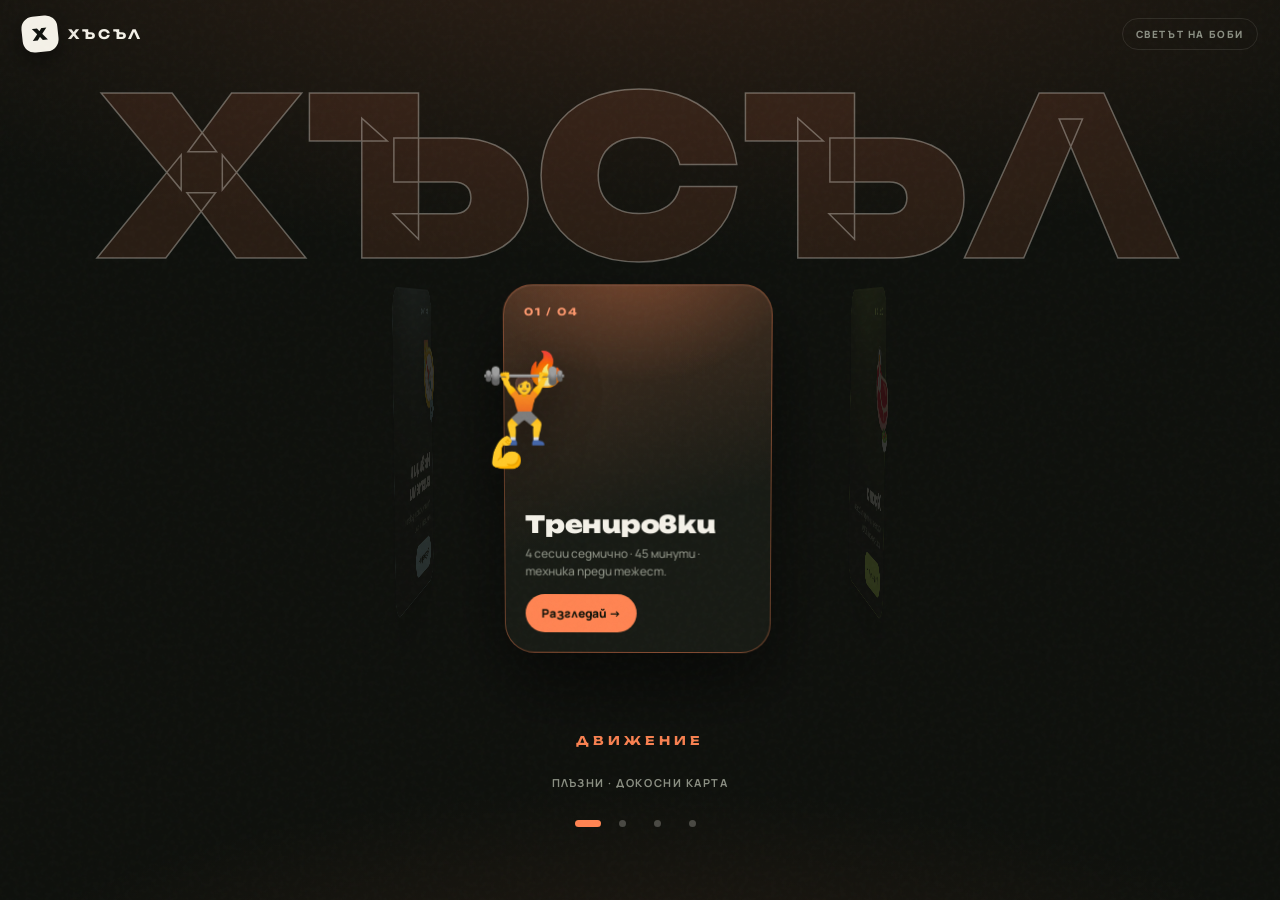
==== bio/index.html @ 81f7e28f "Добави link-in-bio страница с 3D карусел (bio/) Мобилна интерактивна страница за Instagram профила: " ====
<!doctype html>
<html lang="bg">
<head>
<meta charset="utf-8" />
<meta name="viewport" content="width=device-width,initial-scale=1,viewport-fit=cover,user-scalable=no" />
<meta name="theme-color" content="#0e100c" />
<meta name="apple-mobile-web-app-capable" content="yes" />
<meta name="apple-mobile-web-app-status-bar-style" content="black-translucent" />
<meta name="description" content="Тренировки, храна, книги и системи — светът на Боби на едно място." />
<title>ХЪСЪЛ</title>
<link rel="preconnect" href="https://fonts.googleapis.com">
<link rel="preconnect" href="https://fonts.gstatic.com" crossorigin>
<link rel="stylesheet" href="https://fonts.googleapis.com/css2?family=Unbounded:wght@500;700;900&family=Manrope:wght@500;700;800&display=swap">
<style>
:root{
  --bg:#0e100c;
  --ink:#f4f1e8;
  --muted:#8b8f83;
  --line:rgba(244,241,232,.1);
  --card:#171a14;
  --orange:#ff8452;
  --lime:#c9f45b;
  --gold:#ffc54d;
  --sky:#afdceb;
  --accent:var(--lime);
  --display:'Unbounded',system-ui,sans-serif;
  --body:'Manrope',-apple-system,'Segoe UI',sans-serif;
}
*{box-sizing:border-box;-webkit-tap-highlight-color:transparent;margin:0}
html{background:var(--bg);overscroll-behavior:none}
body{
  font-family:var(--body);color:var(--ink);background:var(--bg);
  min-height:100dvh;overflow:hidden;
  -webkit-font-smoothing:antialiased;
}
button{font:inherit;color:inherit;background:none;border:0;cursor:pointer;padding:0}
button:focus-visible,a:focus-visible{outline:2px solid var(--accent);outline-offset:3px;border-radius:6px}
a{color:inherit}

/* ══════════ сцена ══════════ */
.stage{
  position:fixed;inset:0;display:flex;flex-direction:column;
  background:
    radial-gradient(120% 65% at 50% -10%,color-mix(in srgb,var(--accent) 14%,transparent),transparent 60%),
    radial-gradient(100% 50% at 50% 115%,color-mix(in srgb,var(--accent) 9%,transparent),transparent 55%),
    var(--bg);
  transition:background 1s;
}
.grain{position:fixed;inset:0;pointer-events:none;opacity:.5;z-index:60;
  background-image:url("data:image/svg+xml,%3Csvg viewBox='0 0 200 200' xmlns='http://www.w3.org/2000/svg'%3E%3Cfilter id='n'%3E%3CfeTurbulence type='fractalNoise' baseFrequency='.85' numOctaves='3' stitchTiles='stitch'/%3E%3C/filter%3E%3Crect width='100%25' height='100%25' filter='url(%23n)' opacity='.05'/%3E%3C/svg%3E")}

.topbar{
  display:flex;align-items:center;justify-content:space-between;
  padding:max(16px,env(safe-area-inset-top)) 22px 0;position:relative;z-index:5;
}
.brand{display:flex;align-items:center;gap:10px}
.mark{width:36px;height:36px;background:var(--ink);color:var(--bg);border-radius:12px;
  display:grid;place-items:center;transform:rotate(-6deg);
  font-family:var(--display);font-weight:900;font-size:16px;
  box-shadow:0 8px 24px rgba(0,0,0,.5)}
.wordmark{font-family:var(--display);font-weight:700;font-size:13px;letter-spacing:.22em}
.top-tag{font-size:10px;font-weight:800;letter-spacing:.16em;text-transform:uppercase;
  color:var(--muted);border:1px solid var(--line);border-radius:999px;padding:8px 13px}

/* гигантският фонов надпис */
.giant{
  position:absolute;left:0;right:0;top:calc(66px + env(safe-area-inset-top));
  display:flex;justify-content:center;
  pointer-events:none;user-select:none;z-index:1;overflow:hidden;
}
.giant span{
  font-family:var(--display);font-weight:900;
  font-size:clamp(80px,24.5vw,220px);line-height:1;letter-spacing:.01em;
  color:color-mix(in srgb,var(--accent) 11%,transparent);
  -webkit-text-stroke:1.5px color-mix(in srgb,var(--ink) 34%,transparent);
  transition:color 1s,-webkit-text-stroke-color 1s;
  white-space:nowrap;
}
.giant-word{
  position:absolute;left:0;right:0;bottom:calc(140px + env(safe-area-inset-bottom));
  text-align:center;z-index:2;pointer-events:none;
}
.giant-word b{
  display:inline-block;
  font-family:var(--display);font-weight:700;font-size:12px;
  letter-spacing:.34em;text-transform:uppercase;
  color:var(--accent);transition:color .6s;
  animation:wordIn .6s cubic-bezier(.2,.8,.2,1);
}
@keyframes wordIn{from{opacity:0;transform:translateY(10px)}to{opacity:1;transform:none}}

/* ══════════ 3D каруселът ══════════ */
.carousel{
  position:relative;flex:1;z-index:3;
  perspective:1150px;perspective-origin:50% 42%;
  touch-action:pan-y;
}
.ring{
  position:absolute;left:50%;top:47%;
  transform-style:preserve-3d;
  width:0;height:0;
  will-change:transform;
}
.card{
  position:absolute;
  width:min(66vw,268px);aspect-ratio:3/4.15;
  left:calc(min(66vw,268px)/-2);top:calc(min(66vw,268px)*4.15/3/-2);
  border-radius:30px;
  background:
    linear-gradient(165deg,color-mix(in srgb,var(--c) 22%,var(--card)),var(--card) 62%);
  border:1px solid color-mix(in srgb,var(--c) 36%,transparent);
  box-shadow:0 34px 70px rgba(0,0,0,.55),inset 0 1px 0 rgba(255,255,255,.08);
  padding:20px;display:flex;flex-direction:column;text-align:left;
  transform-style:preserve-3d;
  will-change:transform,opacity,filter;
}
.card::after{
  content:"";position:absolute;inset:0;border-radius:30px;pointer-events:none;
  background:radial-gradient(90% 55% at 50% -12%,color-mix(in srgb,var(--c) 30%,transparent),transparent 70%);
}
.card .num{
  font-family:var(--display);font-weight:700;font-size:10px;letter-spacing:.2em;
  color:color-mix(in srgb,var(--c) 80%,var(--ink));
}
.orbit{
  position:relative;flex:1;transform-style:preserve-3d;pointer-events:none;
}
.orbit i{
  position:absolute;font-style:normal;
  filter:drop-shadow(0 16px 22px rgba(0,0,0,.45));
  animation:float 5.2s ease-in-out infinite;
}
.orbit i:nth-child(1){font-size:72px;left:50%;top:48%;translate:-50% -58%;transform:translateZ(70px);animation-delay:0s}
.orbit i:nth-child(2){font-size:34px;left:12%;top:14%;transform:translateZ(34px);animation-delay:-1.8s}
.orbit i:nth-child(3){font-size:30px;right:8%;top:58%;transform:translateZ(96px);animation-delay:-3.4s}
@keyframes float{0%,100%{margin-top:0}50%{margin-top:-13px}}
.card h2{
  font-family:var(--display);font-weight:900;font-size:clamp(19px,5.6vw,24px);
  line-height:1.04;letter-spacing:-.01em;text-wrap:balance;
}
.card p{color:var(--muted);font-size:12px;line-height:1.5;margin-top:8px;font-weight:500}
.card .go{
  margin-top:14px;align-self:flex-start;
  display:inline-flex;align-items:center;gap:8px;
  background:var(--c);color:#101208;
  font-weight:800;font-size:12px;border-radius:999px;padding:11px 16px;
}
.hint{
  position:absolute;left:0;right:0;bottom:calc(96px + env(safe-area-inset-bottom));
  text-align:center;z-index:4;pointer-events:none;
  color:var(--muted);font-size:11px;font-weight:700;letter-spacing:.14em;text-transform:uppercase;
  animation:hintPulse 2.6s ease-in-out infinite;
}
@keyframes hintPulse{0%,100%{opacity:.45}50%{opacity:.95}}
.dots{
  position:absolute;left:0;right:0;bottom:calc(52px + env(safe-area-inset-bottom));
  display:flex;justify-content:center;gap:9px;z-index:4;
}
.dots button{
  width:26px;height:26px;display:grid;place-items:center;
}
.dots button::after{
  content:"";width:7px;height:7px;border-radius:99px;background:var(--line);
  background:rgba(244,241,232,.25);transition:.35s;
}
.dots button.on::after{width:26px;background:var(--accent)}

/* входна анимация */
.stage.enter .card{animation:cardIn .9s cubic-bezier(.2,.8,.2,1) backwards}
.stage.enter .giant span{animation:giantIn 1s cubic-bezier(.2,.8,.2,1) backwards}
@keyframes giantIn{from{opacity:0;letter-spacing:.3em}to{opacity:1}}
@keyframes cardIn{from{opacity:0}to{opacity:1}}

/* ══════════ детайлни екрани ══════════ */
.detail{
  position:fixed;inset:0;z-index:80;background:var(--bg);
  transform:translateY(103%);transition:transform .55s cubic-bezier(.24,.9,.26,1);
  overflow-y:auto;overflow-x:hidden;-webkit-overflow-scrolling:touch;overscroll-behavior:contain;
}
.detail.open{transform:translateY(0)}
.detail-inner{width:min(100%,560px);margin:0 auto;padding:0 20px calc(46px + env(safe-area-inset-bottom))}
.detail-bar{
  position:sticky;top:0;z-index:5;display:flex;align-items:center;gap:13px;
  padding:max(14px,env(safe-area-inset-top)) 0 12px;
  background:linear-gradient(color-mix(in srgb,var(--dc) 12%,var(--bg)) 65%,transparent);
}
.back{
  width:44px;height:44px;border-radius:50%;
  background:rgba(244,241,232,.08);border:1px solid var(--line);
  display:grid;place-items:center;font-size:20px;flex:0 0 44px;
}
.detail-bar small{font-weight:800;font-size:10px;letter-spacing:.2em;text-transform:uppercase;color:var(--dc)}
.detail-hero{
  padding:20px 0 8px;position:relative;
}
.detail-hero .big{
  font-family:var(--display);font-weight:900;
  font-size:clamp(40px,12vw,64px);line-height:.96;letter-spacing:-.01em;
  text-wrap:balance;
}
.detail-hero .big em{font-style:normal;color:var(--dc)}
.detail-hero>p{color:var(--muted);font-size:14px;line-height:1.6;margin-top:14px;max-width:46ch}
.hero-emoji{position:absolute;right:-6px;top:2px;font-size:58px;transform:rotate(8deg);
  filter:drop-shadow(0 14px 20px rgba(0,0,0,.45));animation:float 5s ease-in-out infinite}
.detail section{margin-top:26px}
.sec-label{
  font-weight:800;font-size:10px;letter-spacing:.2em;text-transform:uppercase;
  color:var(--dc);margin-bottom:12px;display:flex;align-items:center;gap:10px;
}
.sec-label::after{content:"";flex:1;height:1px;background:var(--line)}
.rows{display:grid;gap:10px}
.row{
  background:var(--card);border:1px solid var(--line);border-radius:22px;
  padding:16px;display:grid;grid-template-columns:46px 1fr auto;gap:13px;align-items:center;
}
.row .ic{
  width:46px;height:46px;border-radius:15px;display:grid;place-items:center;font-size:22px;
  background:color-mix(in srgb,var(--dc) 16%,transparent);
}
.row b{font-size:14.5px;letter-spacing:-.01em;display:block}
.row span{display:block;color:var(--muted);font-size:12px;line-height:1.45;margin-top:4px}
.row .side{font-family:var(--display);font-weight:700;font-size:10px;color:var(--dc);letter-spacing:.06em;white-space:nowrap}
.wide{
  background:linear-gradient(150deg,color-mix(in srgb,var(--dc) 20%,var(--card)),var(--card) 70%);
  border:1px solid color-mix(in srgb,var(--dc) 30%,transparent);
  border-radius:24px;padding:19px;
}
.wide h3{font-family:var(--display);font-weight:700;font-size:15px;line-height:1.25}
.wide p{color:#c9ccc0;font-size:13px;line-height:1.6;margin-top:9px}
.pills{display:flex;flex-wrap:wrap;gap:8px;margin-top:13px}
.pills span{font-size:11px;font-weight:800;border:1px solid color-mix(in srgb,var(--dc) 45%,transparent);
  color:var(--dc);border-radius:999px;padding:7px 11px}
.book{
  background:var(--card);border:1px solid var(--line);border-radius:24px;padding:18px;
}
.book+.book{margin-top:10px}
.book-top{display:flex;justify-content:space-between;gap:14px;align-items:start}
.book h3{font-size:16px;letter-spacing:-.01em;line-height:1.2}
.book .author{color:var(--muted);font-size:12px;margin-top:4px;display:block}
.stars{color:var(--dc);font-size:13px;letter-spacing:2px;white-space:nowrap}
.book blockquote{
  margin:12px 0 0;padding:12px 14px;border-left:3px solid var(--dc);
  background:rgba(244,241,232,.045);border-radius:6px 14px 14px 6px;
  font-size:13px;line-height:1.6;color:#d5d7cc;
}
.status-pill{display:inline-flex;align-items:center;gap:7px;margin-top:12px;
  font-size:10px;font-weight:800;letter-spacing:.1em;text-transform:uppercase;
  background:color-mix(in srgb,var(--dc) 18%,transparent);color:var(--dc);
  border-radius:999px;padding:7px 11px}
.status-pill i{width:7px;height:7px;border-radius:50%;background:var(--dc);font-style:normal;
  animation:hintPulse 1.6s infinite}
.thought{
  border-left:3px solid var(--dc);padding:4px 0 4px 16px;margin-top:14px;
}
.thought p{font-size:14px;line-height:1.65;color:#d5d7cc;font-style:italic}
.thought small{display:block;margin-top:8px;color:var(--muted);font-weight:700;font-size:10px;letter-spacing:.14em;text-transform:uppercase}
.soon{
  margin-top:26px;border:1.5px dashed color-mix(in srgb,var(--dc) 40%,transparent);
  border-radius:22px;padding:17px;display:flex;gap:13px;align-items:center;
}
.soon .flash{font-size:24px}
.soon b{font-size:13.5px;display:block}
.soon span{color:var(--muted);font-size:12px;line-height:1.45;display:block;margin-top:3px}
.detail-footer{
  margin-top:34px;text-align:center;color:var(--muted);font-size:12px;
}
.detail-footer a{
  display:inline-flex;align-items:center;gap:9px;margin-top:12px;
  font-weight:800;font-size:13px;color:var(--ink);text-decoration:none;
  background:rgba(244,241,232,.07);border:1px solid var(--line);
  border-radius:999px;padding:13px 20px;
}
.next-cat{
  margin-top:14px;width:100%;
  background:var(--card);border:1px solid var(--line);border-radius:22px;
  padding:17px;display:flex;align-items:center;justify-content:space-between;gap:12px;text-align:left;
}
.next-cat small{display:block;color:var(--muted);font-size:10px;font-weight:800;letter-spacing:.16em;text-transform:uppercase}
.next-cat b{display:block;font-family:var(--display);font-size:15px;margin-top:5px}
.next-cat .arr{font-size:22px;color:var(--dc)}

@media (prefers-reduced-motion:reduce){
  *,*::before,*::after{animation:none!important;transition-duration:.01s!important}
}
@media (min-width:700px){
  .carousel{perspective:1400px}
  .hint{bottom:110px}.dots{bottom:64px}
  .giant-word{bottom:150px}
}
</style>
</head>
<body>
<div class="grain"></div>

<div class="stage enter" id="stage">
  <header class="topbar">
    <div class="brand"><div class="mark">Х</div><div class="wordmark">ХЪСЪЛ</div></div>
    <div class="top-tag">Светът на Боби</div>
  </header>

  <div class="giant" aria-hidden="true"><span>ХЪСЪЛ</span></div>

  <div class="carousel" id="carousel">
    <div class="ring" id="ring"></div>
  </div>

  <div class="giant-word"><b id="giantWord">Движение</b></div>
  <div class="hint" id="hint">Плъзни · докосни карта</div>
  <div class="dots" id="dots"></div>
</div>

<!-- ══════════ ТРЕНИРОВКИ ══════════ -->
<section class="detail" id="d-workout" style="--dc:var(--orange)" aria-label="Тренировки">
  <div class="detail-inner">
    <div class="detail-bar"><button class="back" data-back aria-label="Назад">←</button><small>Движение</small></div>
    <div class="detail-hero">
      <span class="hero-emoji">🏋️</span>
      <h1 class="big">Тялото е<br><em>инструментът.</em></h1>
      <p>Тренирам 4 пъти седмично по 45 минути. Без магия, без екстремни програми — техника преди тежест и прогресия, която се трупа седмица след седмица.</p>
    </div>
    <section>
      <div class="sec-label">Седмичният сплит</div>
      <div class="rows">
        <div class="row"><div class="ic">🔥</div><div><b>Понеделник — Долна част</b><span>Крака, седалище, core. Основата на всичко.</span></div><div class="side">45 МИН</div></div>
        <div class="row"><div class="ic">💪</div><div><b>Сряда — Горна част · бутане</b><span>Гърди, рамене, трицепс.</span></div><div class="side">45 МИН</div></div>
        <div class="row"><div class="ic">🧲</div><div><b>Петък — Горна част · дърпане</b><span>Гръб, бицепс, задно рамо.</span></div><div class="side">45 МИН</div></div>
        <div class="row"><div class="ic">⚡</div><div><b>Неделя — Цяло тяло</b><span>Комбинирани движения + кондиция.</span></div><div class="side">45 МИН</div></div>
      </div>
    </section>
    <section>
      <div class="sec-label">Моите правила</div>
      <div class="wide">
        <h3>Техниката винаги печели.</h3>
        <p>По-добре чиста серия с по-малко килограми, отколкото его с лоша форма. Прогресията идва от постоянство — +1 серия или +2.5 кг, когато тялото е готово.</p>
        <div class="pills"><span>Загрявка винаги</span><span>Прогресивно натоварване</span><span>Сън = възстановяване</span></div>
      </div>
    </section>
    <div class="soon"><div class="flash">📋</div><div><b>Пълният тренировъчен план — скоро тук.</b><span>Упражнения, серии, повторения и видео на техниката.</span></div></div>
    <button class="next-cat" data-next="food"><div><small>Следващо</small><b>Гориво → храната</b></div><span class="arr">→</span></button>
    <div class="detail-footer">Имаш въпрос за тренировките?<br><a href="https://instagram.com/" target="_blank" rel="noopener">Пиши ми в Instagram ↗</a></div>
  </div>
</section>

<!-- ══════════ ХРАНА ══════════ -->
<section class="detail" id="d-food" style="--dc:var(--lime)" aria-label="Храна">
  <div class="detail-inner">
    <div class="detail-bar"><button class="back" data-back aria-label="Назад">←</button><small>Гориво</small></div>
    <div class="detail-hero">
      <span class="hero-emoji">🥩</span>
      <h1 class="big">Яж по план.<br><em>Живей свободно.</em></h1>
      <p>Не броя натрапчиво калории и нямам „забранени" храни. Имам система: протеин във всяко хранене, истинска храна и 80/20 баланс, който издържа с години, а не 2 седмици.</p>
    </div>
    <section>
      <div class="sec-label">Примерен ден</div>
      <div class="rows">
        <div class="row"><div class="ic">🍳</div><div><b>Закуска</b><span>Яйца, овесени ядки, плод. Протеин от първото хранене.</span></div><div class="side">08:00</div></div>
        <div class="row"><div class="ic">🍗</div><div><b>Обяд</b><span>Месо или риба + ориз/картофи + салата.</span></div><div class="side">13:00</div></div>
        <div class="row"><div class="ic">🥗</div><div><b>Вечеря</b><span>По-леко: протеин + зеленчуци. Готвим вкъщи.</span></div><div class="side">19:30</div></div>
      </div>
    </section>
    <section>
      <div class="sec-label">Принципите ми</div>
      <div class="wide">
        <h3>Кухнята решава повече от залата.</h3>
        <p>Пазарувам по списък, готвя за 2 дни напред и никога не оставям глада да взима решенията вместо мен. Еър фрайърът и мултикукърът са half битката.</p>
        <div class="pills"><span>Протеин всяко хранене</span><span>80/20 правило</span><span>Meal prep неделя</span><span>Вода &gt; всичко</span></div>
      </div>
    </section>
    <div class="soon"><div class="flash">🧾</div><div><b>Пълният хранителен план — скоро тук.</b><span>Рецепти с грамажи, седмично меню и списък за пазаруване.</span></div></div>
    <button class="next-cat" data-next="books"><div><small>Следващо</small><b>Умът → книгите</b></div><span class="arr">→</span></button>
    <div class="detail-footer">Искаш рецептите ми?<br><a href="https://instagram.com/" target="_blank" rel="noopener">Пиши ми в Instagram ↗</a></div>
  </div>
</section>

<!-- ══════════ КНИГИ ══════════ -->
<section class="detail" id="d-books" style="--dc:var(--gold)" aria-label="Книги">
  <div class="detail-inner">
    <div class="detail-bar"><button class="back" data-back aria-label="Назад">←</button><small>Умът</small></div>
    <div class="detail-hero">
      <span class="hero-emoji">📚</span>
      <h1 class="big">Четеш —<br><em>ставаш друг.</em></h1>
      <p>Тук оставям книгите, които реално са ми повлияли, с честното ми мнение. Не резюмета от интернет — какво промених в живота си след всяка от тях.</p>
    </div>
    <section>
      <div class="sec-label">Прочетени + мнение</div>
      <article class="book">
        <div class="book-top"><div><h3>Атомни навици</h3><span class="author">Джеймс Клиър</span></div><span class="stars">★★★★★</span></div>
        <blockquote>Книгата, която ме научи, че не се издигаш до нивото на целите си — падаш до нивото на системите си. Оттук тръгна всичко.</blockquote>
      </article>
      <article class="book">
        <div class="book-top"><div><h3>Дълбока работа</h3><span class="author">Кал Нюпорт</span></div><span class="stars">★★★★☆</span></div>
        <blockquote>След нея изключих известията и си върнах по 2 часа фокус на ден. Не е лека за четене, но си струва всяка страница.</blockquote>
      </article>
      <article class="book">
        <div class="book-top"><div><h3>Не можеш да ме нараниш</h3><span class="author">Дейвид Гогинс</span></div><span class="stars">★★★★★</span></div>
        <blockquote>Когато ми се отказва на тренировка, чувам Гогинс. Правилото за 40% — когато мислиш, че си свършил, си използвал едва 40%.</blockquote>
      </article>
      <div class="status-pill"><i></i> В момента чета: следва обявяване</div>
    </section>
    <div class="soon"><div class="flash">✍️</div><div><b>Пълни ревюта — скоро тук.</b><span>Какво взех от всяка книга + за кого е и за кого не е.</span></div></div>
    <button class="next-cat" data-next="systems"><div><small>Следващо</small><b>Системата → навиците</b></div><span class="arr">→</span></button>
    <div class="detail-footer">Препоръчай ми книга!<br><a href="https://instagram.com/" target="_blank" rel="noopener">Пиши ми в Instagram ↗</a></div>
  </div>
</section>

<!-- ══════════ НАВИЦИ И СИСТЕМИ ══════════ -->
<section class="detail" id="d-systems" style="--dc:var(--sky)" aria-label="Навици и системи">
  <div class="detail-inner">
    <div class="detail-bar"><button class="back" data-back aria-label="Назад">←</button><small>Системата</small></div>
    <div class="detail-hero">
      <span class="hero-emoji">🧭</span>
      <h1 class="big">Мотивацията<br>свършва. <em>Системата — не.</em></h1>
      <p>Това е най-личната секция. Навиците, които реално ползвам всеки ден, нещата, през които минавам, и мислите ми на глас — без филтър.</p>
    </div>
    <section>
      <div class="sec-label">Системите, които ме държат</div>
      <div class="rows">
        <div class="row"><div class="ic">🌅</div><div><b>Сутрешна рутина</b><span>Ставане по едно и също време, вода, движение преди телефона.</span></div><div class="side">ВСЕКИ ДЕН</div></div>
        <div class="row"><div class="ic">🗓️</div><div><b>Неделно планиране</b><span>30 минути: преглед на седмицата, план за следващата, meal prep.</span></div><div class="side">НЕДЕЛЯ</div></div>
        <div class="row"><div class="ic">⏱️</div><div><b>Правилото на 2-те минути</b><span>Ако отнема под 2 минути — правя го веднага. Без списък „за после".</span></div><div class="side">ВИНАГИ</div></div>
        <div class="row"><div class="ic">📵</div><div><b>Телефон извън спалнята</b><span>Най-подценяваният ъпгрейд на съня, който съм правил.</span></div><div class="side">ВЕЧЕР</div></div>
      </div>
    </section>
    <section>
      <div class="sec-label">Мисли на глас</div>
      <div class="thought"><p>„Дисциплината не е наказание. Дисциплината е най-искрената форма на самоуважение."</p><small>Боби · лична бележка</small></div>
      <div class="thought"><p>„Никой не вижда неделите, в които планирам. Всички виждат резултата в петък."</p><small>Боби · лична бележка</small></div>
    </section>
    <div class="soon"><div class="flash">🧠</div><div><b>Още системи и лични истории — скоро.</b><span>През какво минавам, какво работи и какво провалих.</span></div></div>
    <button class="next-cat" data-next="workout"><div><small>Следващо</small><b>Обратно към тялото</b></div><span class="arr">→</span></button>
    <div class="detail-footer">Разкажи ми твоята система!<br><a href="https://instagram.com/" target="_blank" rel="noopener">Пиши ми в Instagram ↗</a></div>
  </div>
</section>

<script>
(function(){
  "use strict";
  var reduceMotion = matchMedia("(prefers-reduced-motion: reduce)").matches;

  var CATS = [
    {id:"workout", word:"Движение", color:"var(--orange)", emoji:["🏋️","🔥","💪"],
     title:"Тренировки", sub:"4 сесии седмично · 45 минути · техника преди тежест."},
    {id:"food", word:"Гориво", color:"var(--lime)", emoji:["🥩","🍳","🥗"],
     title:"Храна", sub:"Система вместо диета. Протеин, истинска храна, 80/20."},
    {id:"books", word:"Умът", color:"var(--gold)", emoji:["📚","📖","✍️"],
     title:"Книги", sub:"Какво чета, честното ми мнение и какво промених след всяка."},
    {id:"systems", word:"Системата", color:"var(--sky)", emoji:["🧭","🌅","⚙️"],
     title:"Навици и системи", sub:"Рутините, които ме държат, и мислите ми на глас."}
  ];
  var N = CATS.length, STEP = 360 / N;

  var stage = document.getElementById("stage");
  var carousel = document.getElementById("carousel");
  var ring = document.getElementById("ring");
  var giantWord = document.getElementById("giantWord");
  var dotsWrap = document.getElementById("dots");
  var hint = document.getElementById("hint");

  /* карти */
  var cards = CATS.map(function(c, i){
    var el = document.createElement("button");
    el.className = "card";
    el.style.setProperty("--c", c.color);
    el.style.animationDelay = (0.15 + i * 0.1) + "s";
    el.setAttribute("aria-label", c.title);
    el.innerHTML =
      '<span class="num">0' + (i+1) + ' / 0' + N + '</span>' +
      '<div class="orbit"><i>' + c.emoji[0] + '</i><i>' + c.emoji[1] + '</i><i>' + c.emoji[2] + '</i></div>' +
      '<h2>' + c.title + '</h2><p>' + c.sub + '</p>' +
      '<span class="go">Разгледай →</span>';
    ring.appendChild(el);
    return el;
  });

  /* точки */
  var dots = CATS.map(function(c, i){
    var d = document.createElement("button");
    d.setAttribute("aria-label", c.title);
    d.addEventListener("click", function(){ goTo(i); });
    dotsWrap.appendChild(d);
    return d;
  });

  function radius(){
    var w = Math.min(innerWidth * 0.66, 268);
    return Math.round(w * 0.78 + 60);
  }
  /* пръстенът се избутва назад с R, така предната карта е в мащаб ~1:1 */
  function ringBase(){ return "translateZ(" + (-radius()) + "px) rotateX(-4deg)"; }

  var rot = 0, target = 0, vel = 0;
  var dragging = false, autoSpin = !reduceMotion, interacted = false;
  var activeIdx = -1;

  function mod(n, m){ return ((n % m) + m) % m; }
  function nearestIndex(r){ return mod(Math.round(-r / STEP), N); }

  function setActive(i){
    if (i === activeIdx) return;
    activeIdx = i;
    var c = CATS[i];
    document.documentElement.style.setProperty("--accent", c.color);
    giantWord.textContent = c.word;
    giantWord.style.animation = "none";
    void giantWord.offsetWidth;
    giantWord.style.animation = "";
    dots.forEach(function(d, k){ d.classList.toggle("on", k === i); });
  }

  function render(){
    var R = radius();
    ring.style.transform = ringBase();
    for (var i = 0; i < N; i++){
      var a = i * STEP + rot;
      var rad = a * Math.PI / 180;
      var front = Math.cos(rad); /* 1 = отпред, -1 = отзад */
      var t = "rotateY(" + a + "deg) translateZ(" + R + "px)";
      cards[i].style.transform = t;
      cards[i].style.opacity = (0.28 + 0.72 * Math.max(0, front)).toFixed(3);
      cards[i].style.filter = "brightness(" + (0.55 + 0.45 * Math.max(0, front)).toFixed(3) + ")";
      cards[i].style.zIndex = String(Math.round(100 + front * 100));
      cards[i].style.pointerEvents = front > 0.6 ? "auto" : "none";
      cards[i].tabIndex = front > 0.6 ? 0 : -1;
    }
    setActive(nearestIndex(rot));
  }

  function tick(){
    if (!dragging){
      if (autoSpin){
        rot -= 0.045;
        target = rot;
      } else {
        var diff = target - rot;
        rot += diff * 0.09 + vel;
        vel *= 0.9;
        if (Math.abs(diff) < 0.05 && Math.abs(vel) < 0.01){ rot = target; vel = 0; }
      }
    }
    render();
    requestAnimationFrame(tick);
  }

  function snap(withVel){
    var projected = rot + (withVel || 0) * 14;
    var cur = Math.round(rot / STEP);
    var t = Math.round(projected / STEP);
    /* максимум една карта на свайп — предвидимо при 4 категории */
    t = Math.max(cur - 1, Math.min(cur + 1, t));
    target = t * STEP;
  }
  function goTo(i){
    interacted = true; autoSpin = false; hideHint();
    /* най-късият път до индекс i */
    var want = -i * STEP;
    var k = Math.round((rot - want) / 360);
    target = want + k * 360;
  }

  function hideHint(){
    if (hint){ hint.style.transition = "opacity .6s"; hint.style.opacity = "0"; setTimeout(function(){ hint.remove(); hint = null; }, 700); }
  }

  /* drag */
  var startX = 0, lastX = 0, lastT = 0, moved = 0, startRot = 0;
  carousel.addEventListener("pointerdown", function(e){
    dragging = true; interacted = true; autoSpin = false;
    startX = lastX = e.clientX; lastT = performance.now();
    startRot = rot; moved = 0; vel = 0;
  });
  addEventListener("pointermove", function(e){
    if (!dragging) return;
    var dx = e.clientX - startX;
    moved = Math.max(moved, Math.abs(dx));
    var now = performance.now();
    vel = (e.clientX - lastX) / Math.max(1, now - lastT) * 6;
    lastX = e.clientX; lastT = now;
    rot = startRot + dx * 0.22; /* цял екран свайп ≈ една карта */
  });
  function endDrag(){
    if (!dragging) return;
    dragging = false;
    if (moved > 6) hideHint();
    snap(vel);
    vel = 0;
  }
  addEventListener("pointerup", endDrag);
  addEventListener("pointercancel", endDrag);

  /* tap по предна карта → отваряне */
  cards.forEach(function(card, i){
    card.addEventListener("click", function(){
      if (moved > 8) return; /* беше drag, не tap */
      if (nearestIndex(rot) !== i){ goTo(i); return; }
      openDetail(CATS[i].id);
    });
  });

  /* клавиатура */
  addEventListener("keydown", function(e){
    if (document.querySelector(".detail.open")) return;
    if (e.key === "ArrowRight") goTo(mod(nearestIndex(rot) + 1, N));
    if (e.key === "ArrowLeft") goTo(mod(nearestIndex(rot) - 1, N));
    if (e.key === "Enter") openDetail(CATS[nearestIndex(rot)].id);
  });

  /* детайлни екрани */
  var scrollLockY = 0;
  function openDetail(id){
    var el = document.getElementById("d-" + id);
    if (!el) return;
    document.querySelectorAll(".detail.open").forEach(function(o){ o.classList.remove("open"); });
    el.scrollTop = 0;
    el.classList.add("open");
    goTo(CATS.findIndex(function(c){ return c.id === id; }));
  }
  document.querySelectorAll("[data-back]").forEach(function(b){
    b.addEventListener("click", function(){
      b.closest(".detail").classList.remove("open");
    });
  });
  document.querySelectorAll("[data-next]").forEach(function(b){
    b.addEventListener("click", function(){
      openDetail(b.getAttribute("data-next"));
    });
  });

  /* лек parallax на пръстена от pointer */
  if (!reduceMotion){
    addEventListener("pointermove", function(e){
      if (dragging) return;
      var px = (e.clientX / innerWidth - 0.5);
      carousel.style.perspectiveOrigin = (50 + px * 8) + "% 42%";
    });
  }

  addEventListener("resize", render);
  render();
  requestAnimationFrame(tick);
  setTimeout(function(){ stage.classList.remove("enter"); }, 1600);
})();
</script>
</body>
</html>
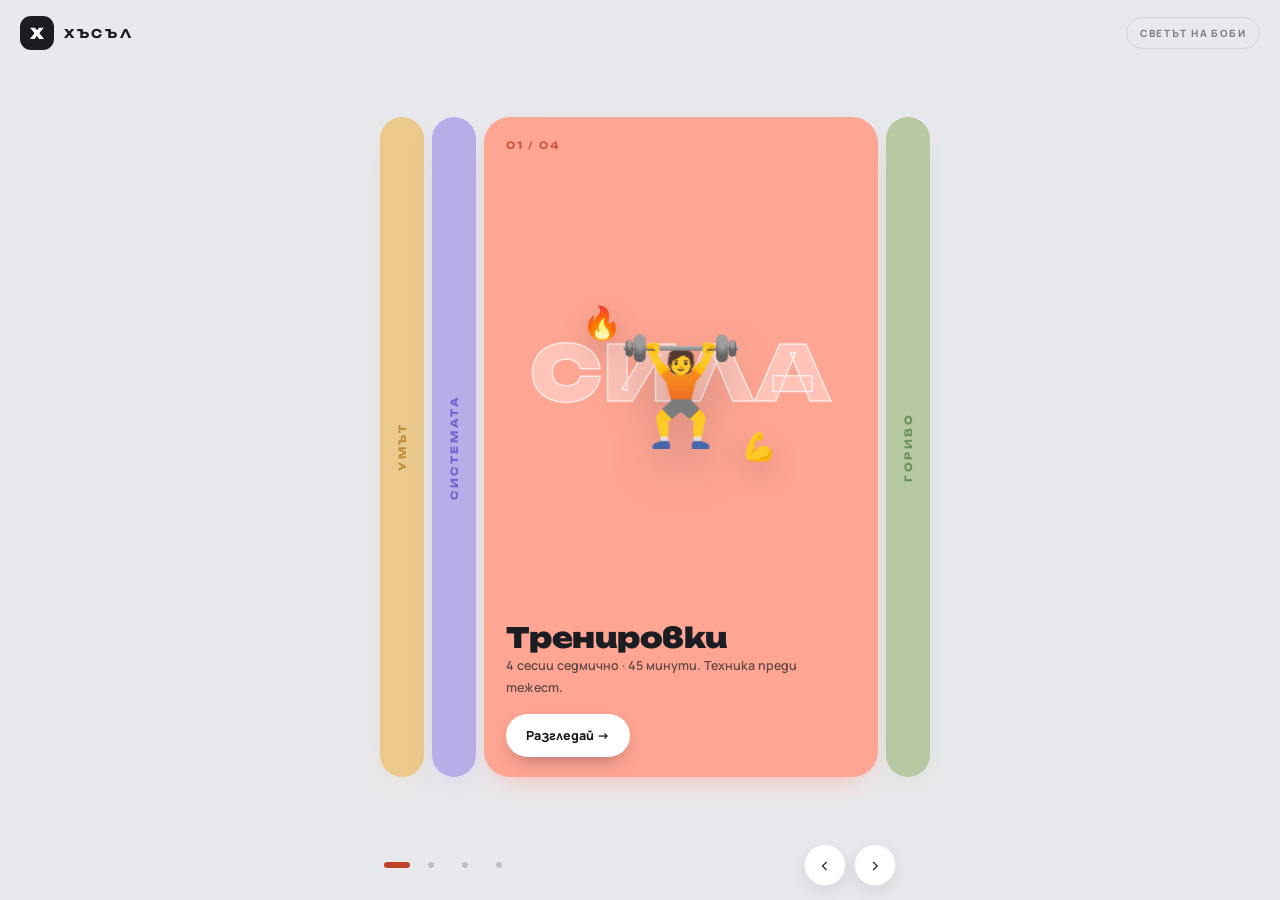
==== commit 23d9de5e: "Премини към светъл Apple-стил интерфейс с цветни панели Замени тъмния 3D карусел с релса от плътни п" ====
--- a/bio/index.html
+++ b/bio/index.html
@@ -3,178 +3,179 @@
 <head>
 <meta charset="utf-8" />
 <meta name="viewport" content="width=device-width,initial-scale=1,viewport-fit=cover,user-scalable=no" />
-<meta name="theme-color" content="#0e100c" />
+<meta name="theme-color" content="#eef0f5" />
 <meta name="apple-mobile-web-app-capable" content="yes" />
-<meta name="apple-mobile-web-app-status-bar-style" content="black-translucent" />
+<meta name="apple-mobile-web-app-status-bar-style" content="default" />
 <meta name="description" content="Тренировки, храна, книги и системи — светът на Боби на едно място." />
 <title>ХЪСЪЛ</title>
 <link rel="preconnect" href="https://fonts.googleapis.com">
 <link rel="preconnect" href="https://fonts.gstatic.com" crossorigin>
-<link rel="stylesheet" href="https://fonts.googleapis.com/css2?family=Unbounded:wght@500;700;900&family=Manrope:wght@500;700;800&display=swap">
+<link rel="stylesheet" href="https://fonts.googleapis.com/css2?family=Unbounded:wght@500;700;900&family=Manrope:wght@500;600;700;800&display=swap">
 <style>
 :root{
-  --bg:#0e100c;
-  --ink:#f4f1e8;
-  --muted:#8b8f83;
-  --line:rgba(244,241,232,.1);
-  --card:#171a14;
-  --orange:#ff8452;
-  --lime:#c9f45b;
-  --gold:#ffc54d;
-  --sky:#afdceb;
-  --accent:var(--lime);
+  --paper:#e8e9ed;
+  --white:#ffffff;
+  --ink:#1b1d22;
+  --muted:#7c8089;
+  --line:rgba(27,29,34,.1);
+
+  --coral:#ffa593;      --coral-ink:#c0442a;
+  --sage:#b7c9a3;       --sage-ink:#4f7a3e;
+  --sand:#ebc98c;       --sand-ink:#a9761b;
+  --lav:#b6aee8;        --lav-ink:#5648c4;
+
+  --accent:var(--coral);
+  --accent-ink:var(--coral-ink);
+
+  --strip:36px;
+  --gap:6px;
+  --rail:min(calc(100vw - 28px),520px);
+  --active:calc(var(--rail) - 3 * (var(--strip) + var(--gap)));
+
   --display:'Unbounded',system-ui,sans-serif;
   --body:'Manrope',-apple-system,'Segoe UI',sans-serif;
 }
 *{box-sizing:border-box;-webkit-tap-highlight-color:transparent;margin:0}
-html{background:var(--bg);overscroll-behavior:none}
+html{background:var(--paper);overscroll-behavior:none}
 body{
-  font-family:var(--body);color:var(--ink);background:var(--bg);
-  min-height:100dvh;overflow:hidden;
-  -webkit-font-smoothing:antialiased;
+  font-family:var(--body);color:var(--ink);background:var(--paper);
+  min-height:100dvh;overflow:hidden;-webkit-font-smoothing:antialiased;
 }
 button{font:inherit;color:inherit;background:none;border:0;cursor:pointer;padding:0}
-button:focus-visible,a:focus-visible{outline:2px solid var(--accent);outline-offset:3px;border-radius:6px}
+button:focus-visible,a:focus-visible{outline:2.5px solid var(--accent-ink);outline-offset:3px;border-radius:8px}
 a{color:inherit}
 
-/* ══════════ сцена ══════════ */
+/* ─────────── сцена ─────────── */
 .stage{
   position:fixed;inset:0;display:flex;flex-direction:column;
-  background:
-    radial-gradient(120% 65% at 50% -10%,color-mix(in srgb,var(--accent) 14%,transparent),transparent 60%),
-    radial-gradient(100% 50% at 50% 115%,color-mix(in srgb,var(--accent) 9%,transparent),transparent 55%),
-    var(--bg);
-  transition:background 1s;
-}
-.grain{position:fixed;inset:0;pointer-events:none;opacity:.5;z-index:60;
-  background-image:url("data:image/svg+xml,%3Csvg viewBox='0 0 200 200' xmlns='http://www.w3.org/2000/svg'%3E%3Cfilter id='n'%3E%3CfeTurbulence type='fractalNoise' baseFrequency='.85' numOctaves='3' stitchTiles='stitch'/%3E%3C/filter%3E%3Crect width='100%25' height='100%25' filter='url(%23n)' opacity='.05'/%3E%3C/svg%3E")}
-
+  background:var(--paper);
+}
 .topbar{
   display:flex;align-items:center;justify-content:space-between;
-  padding:max(16px,env(safe-area-inset-top)) 22px 0;position:relative;z-index:5;
+  padding:max(16px,env(safe-area-inset-top)) 20px 14px;position:relative;z-index:6;
 }
 .brand{display:flex;align-items:center;gap:10px}
-.mark{width:36px;height:36px;background:var(--ink);color:var(--bg);border-radius:12px;
-  display:grid;place-items:center;transform:rotate(-6deg);
-  font-family:var(--display);font-weight:900;font-size:16px;
-  box-shadow:0 8px 24px rgba(0,0,0,.5)}
-.wordmark{font-family:var(--display);font-weight:700;font-size:13px;letter-spacing:.22em}
-.top-tag{font-size:10px;font-weight:800;letter-spacing:.16em;text-transform:uppercase;
-  color:var(--muted);border:1px solid var(--line);border-radius:999px;padding:8px 13px}
-
-/* гигантският фонов надпис */
-.giant{
-  position:absolute;left:0;right:0;top:calc(66px + env(safe-area-inset-top));
-  display:flex;justify-content:center;
-  pointer-events:none;user-select:none;z-index:1;overflow:hidden;
-}
-.giant span{
+.mark{
+  width:34px;height:34px;background:var(--ink);color:#fff;border-radius:11px;
+  display:grid;place-items:center;font-family:var(--display);font-weight:900;font-size:15px;
+}
+.wordmark{font-family:var(--display);font-weight:700;font-size:12px;letter-spacing:.22em}
+.top-tag{
+  font-size:10px;font-weight:800;letter-spacing:.14em;text-transform:uppercase;
+  color:var(--muted);border:1px solid var(--line);border-radius:999px;padding:8px 13px;
+}
+
+/* ── релсата ── */
+.rail{
+  flex:1;min-height:0;max-height:660px;
+  width:var(--rail);margin:auto;
+  display:flex;gap:var(--gap);
+}
+.panel{
+  flex:0 0 var(--strip);
+  position:relative;overflow:hidden;
+  border-radius:26px;background:var(--pc);
+  transition:flex-basis .62s cubic-bezier(.32,.72,.22,1);
+  will-change:flex-basis;
+  display:block;text-align:left;padding:0;
+  box-shadow:0 12px 30px -14px color-mix(in srgb,var(--pc) 85%,transparent);
+}
+.panel.on{flex-basis:var(--active)}
+
+/* тесните ленти: само цвят + изправено име */
+.panel .spine{
+  position:absolute;inset:0;display:grid;place-items:center;
+  writing-mode:vertical-rl;transform:rotate(180deg);
+  font-family:var(--display);font-weight:700;font-size:10px;letter-spacing:.26em;
+  text-transform:uppercase;color:color-mix(in srgb,var(--pi) 72%,transparent);
+  transition:opacity .3s ease;
+}
+.panel.on .spine{opacity:0;pointer-events:none}
+
+/* активното съдържание — фиксирана ширина, за да не се мачка при свиване */
+.panel .content{
+  position:absolute;left:0;top:0;height:100%;width:var(--active);
+  padding:22px 22px calc(20px + env(safe-area-inset-bottom));
+  display:flex;flex-direction:column;
+  opacity:0;transition:opacity .3s ease;pointer-events:none;
+}
+.panel.on .content{opacity:1;transition:opacity .5s ease .18s}
+.panel .num{
+  font-family:var(--display);font-weight:700;font-size:10px;letter-spacing:.2em;
+  color:color-mix(in srgb,var(--pi) 80%,transparent);
+}
+
+/* сцената на „продукта“: контурно име отзад, 3D обект отпред */
+.showcase{position:relative;flex:1;display:grid;place-items:center;min-height:0}
+.obj{position:relative;display:grid;place-items:center}
+.ghost-word{
+  position:absolute;left:50%;top:47%;translate:-50% -50%;
   font-family:var(--display);font-weight:900;
-  font-size:clamp(80px,24.5vw,220px);line-height:1;letter-spacing:.01em;
-  color:color-mix(in srgb,var(--accent) 11%,transparent);
-  -webkit-text-stroke:1.5px color-mix(in srgb,var(--ink) 34%,transparent);
-  transition:color 1s,-webkit-text-stroke-color 1s;
-  white-space:nowrap;
-}
-.giant-word{
-  position:absolute;left:0;right:0;bottom:calc(140px + env(safe-area-inset-bottom));
-  text-align:center;z-index:2;pointer-events:none;
-}
-.giant-word b{
-  display:inline-block;
-  font-family:var(--display);font-weight:700;font-size:12px;
-  letter-spacing:.34em;text-transform:uppercase;
-  color:var(--accent);transition:color .6s;
-  animation:wordIn .6s cubic-bezier(.2,.8,.2,1);
-}
-@keyframes wordIn{from{opacity:0;transform:translateY(10px)}to{opacity:1;transform:none}}
-
-/* ══════════ 3D каруселът ══════════ */
-.carousel{
-  position:relative;flex:1;z-index:3;
-  perspective:1150px;perspective-origin:50% 42%;
-  touch-action:pan-y;
-}
-.ring{
-  position:absolute;left:50%;top:47%;
-  transform-style:preserve-3d;
-  width:0;height:0;
-  will-change:transform;
-}
-.card{
-  position:absolute;
-  width:min(66vw,268px);aspect-ratio:3/4.15;
-  left:calc(min(66vw,268px)/-2);top:calc(min(66vw,268px)*4.15/3/-2);
-  border-radius:30px;
-  background:
-    linear-gradient(165deg,color-mix(in srgb,var(--c) 22%,var(--card)),var(--card) 62%);
-  border:1px solid color-mix(in srgb,var(--c) 36%,transparent);
-  box-shadow:0 34px 70px rgba(0,0,0,.55),inset 0 1px 0 rgba(255,255,255,.08);
-  padding:20px;display:flex;flex-direction:column;text-align:left;
-  transform-style:preserve-3d;
-  will-change:transform,opacity,filter;
-}
-.card::after{
-  content:"";position:absolute;inset:0;border-radius:30px;pointer-events:none;
-  background:radial-gradient(90% 55% at 50% -12%,color-mix(in srgb,var(--c) 30%,transparent),transparent 70%);
-}
-.card .num{
-  font-family:var(--display);font-weight:700;font-size:10px;letter-spacing:.2em;
-  color:color-mix(in srgb,var(--c) 80%,var(--ink));
-}
-.orbit{
-  position:relative;flex:1;transform-style:preserve-3d;pointer-events:none;
-}
-.orbit i{
-  position:absolute;font-style:normal;
-  filter:drop-shadow(0 16px 22px rgba(0,0,0,.45));
-  animation:float 5.2s ease-in-out infinite;
-}
-.orbit i:nth-child(1){font-size:72px;left:50%;top:48%;translate:-50% -58%;transform:translateZ(70px);animation-delay:0s}
-.orbit i:nth-child(2){font-size:34px;left:12%;top:14%;transform:translateZ(34px);animation-delay:-1.8s}
-.orbit i:nth-child(3){font-size:30px;right:8%;top:58%;transform:translateZ(96px);animation-delay:-3.4s}
-@keyframes float{0%,100%{margin-top:0}50%{margin-top:-13px}}
-.card h2{
-  font-family:var(--display);font-weight:900;font-size:clamp(19px,5.6vw,24px);
-  line-height:1.04;letter-spacing:-.01em;text-wrap:balance;
-}
-.card p{color:var(--muted);font-size:12px;line-height:1.5;margin-top:8px;font-weight:500}
-.card .go{
-  margin-top:14px;align-self:flex-start;
+  font-size:clamp(46px,15.5vw,76px);line-height:.9;letter-spacing:.01em;
+  color:transparent;-webkit-text-stroke:1.5px rgba(255,255,255,.72);
+  white-space:nowrap;pointer-events:none;
+}
+.ghost-word.solid{-webkit-text-stroke:0;color:rgba(255,255,255,.34);top:47%}
+.hero-obj{
+  position:relative;font-size:clamp(76px,25vw,104px);font-style:normal;
+  filter:drop-shadow(0 22px 24px rgba(27,29,34,.24));
+  animation:bob 5.2s ease-in-out infinite;
+}
+.sat{position:absolute;font-style:normal;filter:drop-shadow(0 10px 14px rgba(27,29,34,.2));animation:bob 4.4s ease-in-out infinite}
+.sat.a{font-size:32px;left:-34px;top:-16px;animation-delay:-1.6s}
+.sat.b{font-size:27px;right:-30px;bottom:-6px;animation-delay:-3.1s}
+@keyframes bob{0%,100%{transform:translateY(0)}50%{transform:translateY(-11px)}}
+.panel.on .hero-obj{animation:heroIn .55s cubic-bezier(.2,.8,.2,1) .12s backwards,bob 5.2s ease-in-out infinite .67s}
+@keyframes heroIn{from{opacity:0;transform:translateY(26px) scale(.86)}to{opacity:1;transform:none}}
+
+.panel h2{
+  font-family:var(--display);font-weight:900;font-size:clamp(22px,6.6vw,28px);
+  line-height:1.02;letter-spacing:-.02em;color:var(--ink);text-wrap:balance;
+}
+.panel .desc{
+  color:color-mix(in srgb,var(--ink) 68%,var(--pc));
+  font-size:12.5px;line-height:1.5;margin-top:9px;font-weight:600;
+}
+.panel .go{
+  margin-top:16px;align-self:flex-start;
   display:inline-flex;align-items:center;gap:8px;
-  background:var(--c);color:#101208;
-  font-weight:800;font-size:12px;border-radius:999px;padding:11px 16px;
-}
-.hint{
-  position:absolute;left:0;right:0;bottom:calc(96px + env(safe-area-inset-bottom));
-  text-align:center;z-index:4;pointer-events:none;
-  color:var(--muted);font-size:11px;font-weight:700;letter-spacing:.14em;text-transform:uppercase;
-  animation:hintPulse 2.6s ease-in-out infinite;
-}
-@keyframes hintPulse{0%,100%{opacity:.45}50%{opacity:.95}}
-.dots{
-  position:absolute;left:0;right:0;bottom:calc(52px + env(safe-area-inset-bottom));
-  display:flex;justify-content:center;gap:9px;z-index:4;
-}
-.dots button{
-  width:26px;height:26px;display:grid;place-items:center;
-}
+  background:var(--white);color:var(--ink);
+  font-weight:800;font-size:12.5px;border-radius:999px;padding:13px 20px;
+  box-shadow:0 8px 20px -8px rgba(27,29,34,.45);
+}
+
+/* ── долен ред ── */
+.footer{
+  display:flex;align-items:center;justify-content:space-between;
+  width:var(--rail);margin:0 auto;
+  padding:14px 4px calc(14px + env(safe-area-inset-bottom));
+}
+.dots{display:flex;gap:8px}
+.dots button{width:26px;height:26px;display:grid;place-items:center}
 .dots button::after{
-  content:"";width:7px;height:7px;border-radius:99px;background:var(--line);
-  background:rgba(244,241,232,.25);transition:.35s;
-}
-.dots button.on::after{width:26px;background:var(--accent)}
-
-/* входна анимация */
-.stage.enter .card{animation:cardIn .9s cubic-bezier(.2,.8,.2,1) backwards}
-.stage.enter .giant span{animation:giantIn 1s cubic-bezier(.2,.8,.2,1) backwards}
-@keyframes giantIn{from{opacity:0;letter-spacing:.3em}to{opacity:1}}
-@keyframes cardIn{from{opacity:0}to{opacity:1}}
-
-/* ══════════ детайлни екрани ══════════ */
+  content:"";width:6px;height:6px;border-radius:99px;background:rgba(27,29,34,.2);
+  transition:width .4s cubic-bezier(.32,.72,.22,1),background .4s;
+}
+.dots button.on::after{width:26px;background:var(--accent-ink)}
+.arrows{display:flex;gap:8px}
+.nav-arrow{
+  width:42px;height:42px;border-radius:50%;
+  background:var(--white);border:1px solid var(--line);
+  display:grid;place-items:center;font-size:19px;color:var(--ink);
+  box-shadow:0 6px 16px rgba(27,29,34,.09);
+  transition:transform .16s ease;
+}
+.nav-arrow:active{transform:scale(.88)}
+.nav-arrow.beckon{animation:beckon 2.1s ease-in-out infinite}
+@keyframes beckon{
+  0%,100%{transform:translateX(0);box-shadow:0 6px 16px rgba(27,29,34,.09)}
+  50%{transform:translateX(4px);box-shadow:0 6px 22px color-mix(in srgb,var(--accent-ink) 32%,transparent)}
+}
+
+/* ─────────── детайлни екрани ─────────── */
 .detail{
-  position:fixed;inset:0;z-index:80;background:var(--bg);
-  transform:translateY(103%);transition:transform .55s cubic-bezier(.24,.9,.26,1);
+  position:fixed;inset:0;z-index:80;background:var(--paper);
+  transform:translateY(101%);transition:transform .48s cubic-bezier(.22,.9,.24,1);
   overflow-y:auto;overflow-x:hidden;-webkit-overflow-scrolling:touch;overscroll-behavior:contain;
 }
 .detail.open{transform:translateY(0)}
@@ -182,149 +183,150 @@
 .detail-bar{
   position:sticky;top:0;z-index:5;display:flex;align-items:center;gap:13px;
   padding:max(14px,env(safe-area-inset-top)) 0 12px;
-  background:linear-gradient(color-mix(in srgb,var(--dc) 12%,var(--bg)) 65%,transparent);
+  background:linear-gradient(color-mix(in srgb,var(--dc) 14%,var(--paper)) 62%,transparent);
 }
 .back{
-  width:44px;height:44px;border-radius:50%;
-  background:rgba(244,241,232,.08);border:1px solid var(--line);
-  display:grid;place-items:center;font-size:20px;flex:0 0 44px;
-}
-.detail-bar small{font-weight:800;font-size:10px;letter-spacing:.2em;text-transform:uppercase;color:var(--dc)}
-.detail-hero{
-  padding:20px 0 8px;position:relative;
-}
+  width:44px;height:44px;border-radius:50%;flex:0 0 44px;
+  background:var(--white);border:1px solid var(--line);
+  display:grid;place-items:center;font-size:20px;
+  box-shadow:0 5px 14px rgba(20,22,28,.07);
+}
+.detail-bar small{font-weight:800;font-size:10px;letter-spacing:.2em;text-transform:uppercase;color:var(--di)}
+.detail-hero{padding:20px 0 8px;position:relative}
 .detail-hero .big{
   font-family:var(--display);font-weight:900;
-  font-size:clamp(40px,12vw,64px);line-height:.96;letter-spacing:-.01em;
-  text-wrap:balance;
-}
-.detail-hero .big em{font-style:normal;color:var(--dc)}
-.detail-hero>p{color:var(--muted);font-size:14px;line-height:1.6;margin-top:14px;max-width:46ch}
-.hero-emoji{position:absolute;right:-6px;top:2px;font-size:58px;transform:rotate(8deg);
-  filter:drop-shadow(0 14px 20px rgba(0,0,0,.45));animation:float 5s ease-in-out infinite}
+  font-size:clamp(38px,11.5vw,60px);line-height:.98;letter-spacing:-.015em;text-wrap:balance;
+}
+.detail-hero .big em{font-style:normal;color:var(--di)}
+.detail-hero>p{color:var(--muted);font-size:14px;line-height:1.62;margin-top:14px;max-width:46ch;font-weight:600}
+.hero-emoji{
+  position:absolute;right:-4px;top:0;font-size:56px;transform:rotate(8deg);
+  filter:drop-shadow(0 12px 16px rgba(20,22,28,.16));animation:float 5s ease-in-out infinite;
+}
 .detail section{margin-top:26px}
 .sec-label{
   font-weight:800;font-size:10px;letter-spacing:.2em;text-transform:uppercase;
-  color:var(--dc);margin-bottom:12px;display:flex;align-items:center;gap:10px;
+  color:var(--di);margin-bottom:12px;display:flex;align-items:center;gap:10px;
 }
 .sec-label::after{content:"";flex:1;height:1px;background:var(--line)}
 .rows{display:grid;gap:10px}
 .row{
-  background:var(--card);border:1px solid var(--line);border-radius:22px;
-  padding:16px;display:grid;grid-template-columns:46px 1fr auto;gap:13px;align-items:center;
+  background:var(--white);border:1px solid var(--line);border-radius:22px;padding:16px;
+  display:grid;grid-template-columns:46px 1fr auto;gap:13px;align-items:center;
+  box-shadow:0 5px 16px rgba(20,22,28,.045);
 }
 .row .ic{
   width:46px;height:46px;border-radius:15px;display:grid;place-items:center;font-size:22px;
-  background:color-mix(in srgb,var(--dc) 16%,transparent);
+  background:color-mix(in srgb,var(--dc) 17%,var(--white));
 }
 .row b{font-size:14.5px;letter-spacing:-.01em;display:block}
-.row span{display:block;color:var(--muted);font-size:12px;line-height:1.45;margin-top:4px}
-.row .side{font-family:var(--display);font-weight:700;font-size:10px;color:var(--dc);letter-spacing:.06em;white-space:nowrap}
+.row span{display:block;color:var(--muted);font-size:12px;line-height:1.45;margin-top:4px;font-weight:600}
+.row .side{font-family:var(--display);font-weight:700;font-size:10px;color:var(--di);letter-spacing:.06em;white-space:nowrap}
 .wide{
-  background:linear-gradient(150deg,color-mix(in srgb,var(--dc) 20%,var(--card)),var(--card) 70%);
-  border:1px solid color-mix(in srgb,var(--dc) 30%,transparent);
-  border-radius:24px;padding:19px;
-}
-.wide h3{font-family:var(--display);font-weight:700;font-size:15px;line-height:1.25}
-.wide p{color:#c9ccc0;font-size:13px;line-height:1.6;margin-top:9px}
-.pills{display:flex;flex-wrap:wrap;gap:8px;margin-top:13px}
-.pills span{font-size:11px;font-weight:800;border:1px solid color-mix(in srgb,var(--dc) 45%,transparent);
-  color:var(--dc);border-radius:999px;padding:7px 11px}
+  background:linear-gradient(155deg,var(--white) 48%,color-mix(in srgb,var(--dc) 20%,var(--white)));
+  border:1px solid color-mix(in srgb,var(--dc) 22%,var(--line));
+  border-radius:24px;padding:20px;
+  box-shadow:0 14px 32px -14px color-mix(in srgb,var(--dc) 55%,transparent);
+}
+.wide h3{font-family:var(--display);font-weight:700;font-size:15px;line-height:1.28}
+.wide p{color:#4c515c;font-size:13px;line-height:1.62;margin-top:9px;font-weight:600}
+.pills{display:flex;flex-wrap:wrap;gap:8px;margin-top:14px}
+.pills span{
+  font-size:11px;font-weight:800;color:var(--di);background:var(--white);
+  border:1px solid color-mix(in srgb,var(--dc) 30%,var(--line));border-radius:999px;padding:7px 12px;
+}
 .book{
-  background:var(--card);border:1px solid var(--line);border-radius:24px;padding:18px;
+  background:var(--white);border:1px solid var(--line);border-radius:24px;padding:18px;
+  box-shadow:0 5px 16px rgba(20,22,28,.045);
 }
 .book+.book{margin-top:10px}
 .book-top{display:flex;justify-content:space-between;gap:14px;align-items:start}
 .book h3{font-size:16px;letter-spacing:-.01em;line-height:1.2}
-.book .author{color:var(--muted);font-size:12px;margin-top:4px;display:block}
-.stars{color:var(--dc);font-size:13px;letter-spacing:2px;white-space:nowrap}
+.book .author{color:var(--muted);font-size:12px;margin-top:4px;display:block;font-weight:600}
+.stars{color:var(--di);font-size:13px;letter-spacing:2px;white-space:nowrap}
 .book blockquote{
   margin:12px 0 0;padding:12px 14px;border-left:3px solid var(--dc);
-  background:rgba(244,241,232,.045);border-radius:6px 14px 14px 6px;
-  font-size:13px;line-height:1.6;color:#d5d7cc;
-}
-.status-pill{display:inline-flex;align-items:center;gap:7px;margin-top:12px;
+  background:color-mix(in srgb,var(--dc) 8%,var(--paper));border-radius:6px 14px 14px 6px;
+  font-size:13px;line-height:1.6;color:#3d434e;font-weight:600;
+}
+.status-pill{
+  display:inline-flex;align-items:center;gap:8px;margin-top:12px;
   font-size:10px;font-weight:800;letter-spacing:.1em;text-transform:uppercase;
-  background:color-mix(in srgb,var(--dc) 18%,transparent);color:var(--dc);
-  border-radius:999px;padding:7px 11px}
-.status-pill i{width:7px;height:7px;border-radius:50%;background:var(--dc);font-style:normal;
-  animation:hintPulse 1.6s infinite}
-.thought{
-  border-left:3px solid var(--dc);padding:4px 0 4px 16px;margin-top:14px;
-}
-.thought p{font-size:14px;line-height:1.65;color:#d5d7cc;font-style:italic}
-.thought small{display:block;margin-top:8px;color:var(--muted);font-weight:700;font-size:10px;letter-spacing:.14em;text-transform:uppercase}
+  background:color-mix(in srgb,var(--dc) 15%,var(--white));color:var(--di);
+  border-radius:999px;padding:8px 13px;
+}
+.status-pill i{width:7px;height:7px;border-radius:50%;background:var(--dc);font-style:normal;animation:blip 1.7s ease-in-out infinite}
+@keyframes blip{0%,100%{opacity:.35}50%{opacity:1}}
+.thought{border-left:3px solid var(--dc);padding:4px 0 4px 16px;margin-top:16px}
+.thought p{font-size:14.5px;line-height:1.65;color:#3d434e;font-style:italic;font-weight:600}
+.thought small{display:block;margin-top:8px;color:var(--muted);font-weight:800;font-size:10px;letter-spacing:.14em;text-transform:uppercase}
 .soon{
-  margin-top:26px;border:1.5px dashed color-mix(in srgb,var(--dc) 40%,transparent);
+  margin-top:26px;border:1.5px dashed color-mix(in srgb,var(--dc) 45%,transparent);
   border-radius:22px;padding:17px;display:flex;gap:13px;align-items:center;
+  background:color-mix(in srgb,var(--dc) 6%,var(--paper));
 }
 .soon .flash{font-size:24px}
 .soon b{font-size:13.5px;display:block}
-.soon span{color:var(--muted);font-size:12px;line-height:1.45;display:block;margin-top:3px}
-.detail-footer{
-  margin-top:34px;text-align:center;color:var(--muted);font-size:12px;
-}
+.soon span{color:var(--muted);font-size:12px;line-height:1.45;display:block;margin-top:3px;font-weight:600}
+.next-cat{
+  margin-top:14px;width:100%;background:var(--white);border:1px solid var(--line);border-radius:22px;
+  padding:17px;display:flex;align-items:center;justify-content:space-between;gap:12px;text-align:left;
+  box-shadow:0 5px 16px rgba(20,22,28,.045);
+}
+.next-cat small{display:block;color:var(--muted);font-size:10px;font-weight:800;letter-spacing:.16em;text-transform:uppercase}
+.next-cat b{display:block;font-family:var(--display);font-size:15px;margin-top:5px}
+.next-cat .arr{font-size:22px;color:var(--di)}
+.detail-footer{margin-top:34px;text-align:center;color:var(--muted);font-size:12px;font-weight:600}
 .detail-footer a{
   display:inline-flex;align-items:center;gap:9px;margin-top:12px;
-  font-weight:800;font-size:13px;color:var(--ink);text-decoration:none;
-  background:rgba(244,241,232,.07);border:1px solid var(--line);
-  border-radius:999px;padding:13px 20px;
-}
-.next-cat{
-  margin-top:14px;width:100%;
-  background:var(--card);border:1px solid var(--line);border-radius:22px;
-  padding:17px;display:flex;align-items:center;justify-content:space-between;gap:12px;text-align:left;
-}
-.next-cat small{display:block;color:var(--muted);font-size:10px;font-weight:800;letter-spacing:.16em;text-transform:uppercase}
-.next-cat b{display:block;font-family:var(--display);font-size:15px;margin-top:5px}
-.next-cat .arr{font-size:22px;color:var(--dc)}
+  font-weight:800;font-size:13px;color:#fff;text-decoration:none;
+  background:var(--ink);border-radius:999px;padding:14px 22px;
+  box-shadow:0 10px 22px -8px rgba(20,22,28,.5);
+}
 
 @media (prefers-reduced-motion:reduce){
   *,*::before,*::after{animation:none!important;transition-duration:.01s!important}
 }
 @media (min-width:700px){
-  .carousel{perspective:1400px}
-  .hint{bottom:110px}.dots{bottom:64px}
-  .giant-word{bottom:150px}
+  .rail{--strip:44px;--gap:8px}
 }
 </style>
 </head>
 <body>
-<div class="grain"></div>
-
-<div class="stage enter" id="stage">
+
+<div class="stage" id="stage">
   <header class="topbar">
     <div class="brand"><div class="mark">Х</div><div class="wordmark">ХЪСЪЛ</div></div>
     <div class="top-tag">Светът на Боби</div>
   </header>
 
-  <div class="giant" aria-hidden="true"><span>ХЪСЪЛ</span></div>
-
-  <div class="carousel" id="carousel">
-    <div class="ring" id="ring"></div>
+  <div class="rail" id="rail"></div>
+
+  <div class="footer">
+    <div class="dots" id="dots"></div>
+    <div class="arrows">
+      <button class="nav-arrow" id="prevBtn" aria-label="Предишна">&#8249;</button>
+      <button class="nav-arrow" id="nextBtn" aria-label="Следваща">&#8250;</button>
+    </div>
   </div>
-
-  <div class="giant-word"><b id="giantWord">Движение</b></div>
-  <div class="hint" id="hint">Плъзни · докосни карта</div>
-  <div class="dots" id="dots"></div>
 </div>
 
-<!-- ══════════ ТРЕНИРОВКИ ══════════ -->
-<section class="detail" id="d-workout" style="--dc:var(--orange)" aria-label="Тренировки">
+<!-- ТРЕНИРОВКИ -->
+<section class="detail" id="d-workout" style="--dc:var(--coral);--di:var(--coral-ink)" aria-label="Тренировки">
   <div class="detail-inner">
-    <div class="detail-bar"><button class="back" data-back aria-label="Назад">←</button><small>Движение</small></div>
+    <div class="detail-bar"><button class="back" data-back aria-label="Назад">&#8592;</button><small>Движение</small></div>
     <div class="detail-hero">
-      <span class="hero-emoji">🏋️</span>
+      <span class="hero-emoji">&#127947;&#65039;</span>
       <h1 class="big">Тялото е<br><em>инструментът.</em></h1>
       <p>Тренирам 4 пъти седмично по 45 минути. Без магия, без екстремни програми — техника преди тежест и прогресия, която се трупа седмица след седмица.</p>
     </div>
     <section>
       <div class="sec-label">Седмичният сплит</div>
       <div class="rows">
-        <div class="row"><div class="ic">🔥</div><div><b>Понеделник — Долна част</b><span>Крака, седалище, core. Основата на всичко.</span></div><div class="side">45 МИН</div></div>
-        <div class="row"><div class="ic">💪</div><div><b>Сряда — Горна част · бутане</b><span>Гърди, рамене, трицепс.</span></div><div class="side">45 МИН</div></div>
-        <div class="row"><div class="ic">🧲</div><div><b>Петък — Горна част · дърпане</b><span>Гръб, бицепс, задно рамо.</span></div><div class="side">45 МИН</div></div>
-        <div class="row"><div class="ic">⚡</div><div><b>Неделя — Цяло тяло</b><span>Комбинирани движения + кондиция.</span></div><div class="side">45 МИН</div></div>
+        <div class="row"><div class="ic">&#128293;</div><div><b>Понеделник — Долна част</b><span>Крака, седалище, core. Основата на всичко.</span></div><div class="side">45 МИН</div></div>
+        <div class="row"><div class="ic">&#128170;</div><div><b>Сряда — Горна част · бутане</b><span>Гърди, рамене, трицепс.</span></div><div class="side">45 МИН</div></div>
+        <div class="row"><div class="ic">&#129522;</div><div><b>Петък — Горна част · дърпане</b><span>Гръб, бицепс, задно рамо.</span></div><div class="side">45 МИН</div></div>
+        <div class="row"><div class="ic">&#9889;</div><div><b>Неделя — Цяло тяло</b><span>Комбинирани движения + кондиция.</span></div><div class="side">45 МИН</div></div>
       </div>
     </section>
     <section>
@@ -335,309 +337,228 @@
         <div class="pills"><span>Загрявка винаги</span><span>Прогресивно натоварване</span><span>Сън = възстановяване</span></div>
       </div>
     </section>
-    <div class="soon"><div class="flash">📋</div><div><b>Пълният тренировъчен план — скоро тук.</b><span>Упражнения, серии, повторения и видео на техниката.</span></div></div>
-    <button class="next-cat" data-next="food"><div><small>Следващо</small><b>Гориво → храната</b></div><span class="arr">→</span></button>
-    <div class="detail-footer">Имаш въпрос за тренировките?<br><a href="https://instagram.com/" target="_blank" rel="noopener">Пиши ми в Instagram ↗</a></div>
+    <div class="soon"><div class="flash">&#128203;</div><div><b>Пълният тренировъчен план — скоро тук.</b><span>Упражнения, серии, повторения и видео на техниката.</span></div></div>
+    <button class="next-cat" data-next="food"><div><small>Следващо</small><b>Гориво &#8594; храната</b></div><span class="arr">&#8594;</span></button>
+    <div class="detail-footer">Имаш въпрос за тренировките?<br><a href="https://instagram.com/" target="_blank" rel="noopener">Пиши ми в Instagram &#8599;</a></div>
   </div>
 </section>
 
-<!-- ══════════ ХРАНА ══════════ -->
-<section class="detail" id="d-food" style="--dc:var(--lime)" aria-label="Храна">
+<!-- ХРАНА -->
+<section class="detail" id="d-food" style="--dc:var(--sage);--di:var(--sage-ink)" aria-label="Храна">
   <div class="detail-inner">
-    <div class="detail-bar"><button class="back" data-back aria-label="Назад">←</button><small>Гориво</small></div>
+    <div class="detail-bar"><button class="back" data-back aria-label="Назад">&#8592;</button><small>Гориво</small></div>
     <div class="detail-hero">
-      <span class="hero-emoji">🥩</span>
+      <span class="hero-emoji">&#129385;</span>
       <h1 class="big">Яж по план.<br><em>Живей свободно.</em></h1>
-      <p>Не броя натрапчиво калории и нямам „забранени" храни. Имам система: протеин във всяко хранене, истинска храна и 80/20 баланс, който издържа с години, а не 2 седмици.</p>
+      <p>Не броя натрапчиво калории и нямам „забранени“ храни. Имам система: протеин във всяко хранене, истинска храна и 80/20 баланс, който издържа с години, а не 2 седмици.</p>
     </div>
     <section>
       <div class="sec-label">Примерен ден</div>
       <div class="rows">
-        <div class="row"><div class="ic">🍳</div><div><b>Закуска</b><span>Яйца, овесени ядки, плод. Протеин от първото хранене.</span></div><div class="side">08:00</div></div>
-        <div class="row"><div class="ic">🍗</div><div><b>Обяд</b><span>Месо или риба + ориз/картофи + салата.</span></div><div class="side">13:00</div></div>
-        <div class="row"><div class="ic">🥗</div><div><b>Вечеря</b><span>По-леко: протеин + зеленчуци. Готвим вкъщи.</span></div><div class="side">19:30</div></div>
+        <div class="row"><div class="ic">&#127859;</div><div><b>Закуска</b><span>Яйца, овесени ядки, плод. Протеин от първото хранене.</span></div><div class="side">08:00</div></div>
+        <div class="row"><div class="ic">&#127831;</div><div><b>Обяд</b><span>Месо или риба + ориз/картофи + салата.</span></div><div class="side">13:00</div></div>
+        <div class="row"><div class="ic">&#129367;</div><div><b>Вечеря</b><span>По-леко: протеин + зеленчуци. Готвим вкъщи.</span></div><div class="side">19:30</div></div>
       </div>
     </section>
     <section>
       <div class="sec-label">Принципите ми</div>
       <div class="wide">
         <h3>Кухнята решава повече от залата.</h3>
-        <p>Пазарувам по списък, готвя за 2 дни напред и никога не оставям глада да взима решенията вместо мен. Еър фрайърът и мултикукърът са half битката.</p>
-        <div class="pills"><span>Протеин всяко хранене</span><span>80/20 правило</span><span>Meal prep неделя</span><span>Вода &gt; всичко</span></div>
+        <p>Пазарувам по списък, готвя за 2 дни напред и никога не оставям гладът да взима решенията вместо мен. Еър фрайърът и мултикукърът вършат половината работа.</p>
+        <div class="pills"><span>Протеин всяко хранене</span><span>80/20 правило</span><span>Meal prep в неделя</span><span>Вода преди всичко</span></div>
       </div>
     </section>
-    <div class="soon"><div class="flash">🧾</div><div><b>Пълният хранителен план — скоро тук.</b><span>Рецепти с грамажи, седмично меню и списък за пазаруване.</span></div></div>
-    <button class="next-cat" data-next="books"><div><small>Следващо</small><b>Умът → книгите</b></div><span class="arr">→</span></button>
-    <div class="detail-footer">Искаш рецептите ми?<br><a href="https://instagram.com/" target="_blank" rel="noopener">Пиши ми в Instagram ↗</a></div>
+    <div class="soon"><div class="flash">&#129534;</div><div><b>Пълният хранителен план — скоро тук.</b><span>Рецепти с грамажи, седмично меню и списък за пазаруване.</span></div></div>
+    <button class="next-cat" data-next="books"><div><small>Следващо</small><b>Умът &#8594; книгите</b></div><span class="arr">&#8594;</span></button>
+    <div class="detail-footer">Искаш рецептите ми?<br><a href="https://instagram.com/" target="_blank" rel="noopener">Пиши ми в Instagram &#8599;</a></div>
   </div>
 </section>
 
-<!-- ══════════ КНИГИ ══════════ -->
-<section class="detail" id="d-books" style="--dc:var(--gold)" aria-label="Книги">
+<!-- КНИГИ -->
+<section class="detail" id="d-books" style="--dc:var(--sand);--di:var(--sand-ink)" aria-label="Книги">
   <div class="detail-inner">
-    <div class="detail-bar"><button class="back" data-back aria-label="Назад">←</button><small>Умът</small></div>
+    <div class="detail-bar"><button class="back" data-back aria-label="Назад">&#8592;</button><small>Умът</small></div>
     <div class="detail-hero">
-      <span class="hero-emoji">📚</span>
+      <span class="hero-emoji">&#128218;</span>
       <h1 class="big">Четеш —<br><em>ставаш друг.</em></h1>
       <p>Тук оставям книгите, които реално са ми повлияли, с честното ми мнение. Не резюмета от интернет — какво промених в живота си след всяка от тях.</p>
     </div>
     <section>
       <div class="sec-label">Прочетени + мнение</div>
       <article class="book">
-        <div class="book-top"><div><h3>Атомни навици</h3><span class="author">Джеймс Клиър</span></div><span class="stars">★★★★★</span></div>
+        <div class="book-top"><div><h3>Атомни навици</h3><span class="author">Джеймс Клиър</span></div><span class="stars">&#9733;&#9733;&#9733;&#9733;&#9733;</span></div>
         <blockquote>Книгата, която ме научи, че не се издигаш до нивото на целите си — падаш до нивото на системите си. Оттук тръгна всичко.</blockquote>
       </article>
       <article class="book">
-        <div class="book-top"><div><h3>Дълбока работа</h3><span class="author">Кал Нюпорт</span></div><span class="stars">★★★★☆</span></div>
+        <div class="book-top"><div><h3>Дълбока работа</h3><span class="author">Кал Нюпорт</span></div><span class="stars">&#9733;&#9733;&#9733;&#9733;&#9734;</span></div>
         <blockquote>След нея изключих известията и си върнах по 2 часа фокус на ден. Не е лека за четене, но си струва всяка страница.</blockquote>
       </article>
       <article class="book">
-        <div class="book-top"><div><h3>Не можеш да ме нараниш</h3><span class="author">Дейвид Гогинс</span></div><span class="stars">★★★★★</span></div>
+        <div class="book-top"><div><h3>Не можеш да ме нараниш</h3><span class="author">Дейвид Гогинс</span></div><span class="stars">&#9733;&#9733;&#9733;&#9733;&#9733;</span></div>
         <blockquote>Когато ми се отказва на тренировка, чувам Гогинс. Правилото за 40% — когато мислиш, че си свършил, си използвал едва 40%.</blockquote>
       </article>
       <div class="status-pill"><i></i> В момента чета: следва обявяване</div>
     </section>
-    <div class="soon"><div class="flash">✍️</div><div><b>Пълни ревюта — скоро тук.</b><span>Какво взех от всяка книга + за кого е и за кого не е.</span></div></div>
-    <button class="next-cat" data-next="systems"><div><small>Следващо</small><b>Системата → навиците</b></div><span class="arr">→</span></button>
-    <div class="detail-footer">Препоръчай ми книга!<br><a href="https://instagram.com/" target="_blank" rel="noopener">Пиши ми в Instagram ↗</a></div>
+    <div class="soon"><div class="flash">&#9997;&#65039;</div><div><b>Пълни ревюта — скоро тук.</b><span>Какво взех от всяка книга + за кого е и за кого не е.</span></div></div>
+    <button class="next-cat" data-next="systems"><div><small>Следващо</small><b>Системата &#8594; навиците</b></div><span class="arr">&#8594;</span></button>
+    <div class="detail-footer">Препоръчай ми книга!<br><a href="https://instagram.com/" target="_blank" rel="noopener">Пиши ми в Instagram &#8599;</a></div>
   </div>
 </section>
 
-<!-- ══════════ НАВИЦИ И СИСТЕМИ ══════════ -->
-<section class="detail" id="d-systems" style="--dc:var(--sky)" aria-label="Навици и системи">
+<!-- НАВИЦИ И СИСТЕМИ -->
+<section class="detail" id="d-systems" style="--dc:var(--lav);--di:var(--lav-ink)" aria-label="Навици и системи">
   <div class="detail-inner">
-    <div class="detail-bar"><button class="back" data-back aria-label="Назад">←</button><small>Системата</small></div>
+    <div class="detail-bar"><button class="back" data-back aria-label="Назад">&#8592;</button><small>Системата</small></div>
     <div class="detail-hero">
-      <span class="hero-emoji">🧭</span>
-      <h1 class="big">Мотивацията<br>свършва. <em>Системата — не.</em></h1>
+      <span class="hero-emoji">&#129517;</span>
+      <h1 class="big">Мотивацията свършва.<br><em>Системата — не.</em></h1>
       <p>Това е най-личната секция. Навиците, които реално ползвам всеки ден, нещата, през които минавам, и мислите ми на глас — без филтър.</p>
     </div>
     <section>
       <div class="sec-label">Системите, които ме държат</div>
       <div class="rows">
-        <div class="row"><div class="ic">🌅</div><div><b>Сутрешна рутина</b><span>Ставане по едно и също време, вода, движение преди телефона.</span></div><div class="side">ВСЕКИ ДЕН</div></div>
-        <div class="row"><div class="ic">🗓️</div><div><b>Неделно планиране</b><span>30 минути: преглед на седмицата, план за следващата, meal prep.</span></div><div class="side">НЕДЕЛЯ</div></div>
-        <div class="row"><div class="ic">⏱️</div><div><b>Правилото на 2-те минути</b><span>Ако отнема под 2 минути — правя го веднага. Без списък „за после".</span></div><div class="side">ВИНАГИ</div></div>
-        <div class="row"><div class="ic">📵</div><div><b>Телефон извън спалнята</b><span>Най-подценяваният ъпгрейд на съня, който съм правил.</span></div><div class="side">ВЕЧЕР</div></div>
+        <div class="row"><div class="ic">&#127749;</div><div><b>Сутрешна рутина</b><span>Ставане по едно и също време, вода, движение преди телефона.</span></div><div class="side">ВСЕКИ ДЕН</div></div>
+        <div class="row"><div class="ic">&#128197;</div><div><b>Неделно планиране</b><span>30 минути: преглед на седмицата, план за следващата, meal prep.</span></div><div class="side">НЕДЕЛЯ</div></div>
+        <div class="row"><div class="ic">&#9201;&#65039;</div><div><b>Правилото на 2-те минути</b><span>Ако отнема под 2 минути — правя го веднага. Без списък „за после“.</span></div><div class="side">ВИНАГИ</div></div>
+        <div class="row"><div class="ic">&#128245;</div><div><b>Телефон извън спалнята</b><span>Най-подцененият ъпгрейд на съня, който съм правил.</span></div><div class="side">ВЕЧЕР</div></div>
       </div>
     </section>
     <section>
       <div class="sec-label">Мисли на глас</div>
-      <div class="thought"><p>„Дисциплината не е наказание. Дисциплината е най-искрената форма на самоуважение."</p><small>Боби · лична бележка</small></div>
-      <div class="thought"><p>„Никой не вижда неделите, в които планирам. Всички виждат резултата в петък."</p><small>Боби · лична бележка</small></div>
-    </section>
-    <div class="soon"><div class="flash">🧠</div><div><b>Още системи и лични истории — скоро.</b><span>През какво минавам, какво работи и какво провалих.</span></div></div>
-    <button class="next-cat" data-next="workout"><div><small>Следващо</small><b>Обратно към тялото</b></div><span class="arr">→</span></button>
-    <div class="detail-footer">Разкажи ми твоята система!<br><a href="https://instagram.com/" target="_blank" rel="noopener">Пиши ми в Instagram ↗</a></div>
+      <div class="thought"><p>„Дисциплината не е наказание. Дисциплината е най-искрената форма на самоуважение.“</p><small>Боби · лична бележка</small></div>
+      <div class="thought"><p>„Никой не вижда неделите, в които планирам. Всички виждат резултата в петък.“</p><small>Боби · лична бележка</small></div>
+    </section>
+    <div class="soon"><div class="flash">&#129504;</div><div><b>Още системи и лични истории — скоро.</b><span>През какво минавам, какво работи и какво провалих.</span></div></div>
+    <button class="next-cat" data-next="workout"><div><small>Следващо</small><b>Обратно към тялото</b></div><span class="arr">&#8594;</span></button>
+    <div class="detail-footer">Разкажи ми твоята система!<br><a href="https://instagram.com/" target="_blank" rel="noopener">Пиши ми в Instagram &#8599;</a></div>
   </div>
 </section>
 
 <script>
 (function(){
   "use strict";
-  var reduceMotion = matchMedia("(prefers-reduced-motion: reduce)").matches;
 
   var CATS = [
-    {id:"workout", word:"Движение", color:"var(--orange)", emoji:["🏋️","🔥","💪"],
-     title:"Тренировки", sub:"4 сесии седмично · 45 минути · техника преди тежест."},
-    {id:"food", word:"Гориво", color:"var(--lime)", emoji:["🥩","🍳","🥗"],
-     title:"Храна", sub:"Система вместо диета. Протеин, истинска храна, 80/20."},
-    {id:"books", word:"Умът", color:"var(--gold)", emoji:["📚","📖","✍️"],
-     title:"Книги", sub:"Какво чета, честното ми мнение и какво промених след всяка."},
-    {id:"systems", word:"Системата", color:"var(--sky)", emoji:["🧭","🌅","⚙️"],
-     title:"Навици и системи", sub:"Рутините, които ме държат, и мислите ми на глас."}
+    {id:"workout", word:"Движение", pc:"var(--coral)", pi:"var(--coral-ink)",
+     hero:"🏋️", sats:["🔥","💪"], ghost:"СИЛА", title:"Тренировки",
+     desc:"4 сесии седмично · 45 минути. Техника преди тежест."},
+    {id:"food", word:"Гориво", pc:"var(--sage)", pi:"var(--sage-ink)",
+     hero:"🥩", sats:["🍳","🥗"], ghost:"ХРАНА", title:"Храна",
+     desc:"Система вместо диета. Протеин, истинска храна, 80/20."},
+    {id:"books", word:"Умът", pc:"var(--sand)", pi:"var(--sand-ink)",
+     hero:"📚", sats:["📖","✍️"], ghost:"КНИГИ", title:"Книги",
+     desc:"Какво чета, честното ми мнение и какво промених след всяка."},
+    {id:"systems", word:"Системата", pc:"var(--lav)", pi:"var(--lav-ink)",
+     hero:"🧭", sats:["🌅","⚙️"], ghost:"НАВИК", title:"Навици и системи",
+     desc:"Рутините, които ме държат, и мислите ми на глас."}
   ];
-  var N = CATS.length, STEP = 360 / N;
-
-  var stage = document.getElementById("stage");
-  var carousel = document.getElementById("carousel");
-  var ring = document.getElementById("ring");
-  var giantWord = document.getElementById("giantWord");
+  var N = CATS.length;
+
+  var root = document.documentElement;
+  var rail = document.getElementById("rail");
   var dotsWrap = document.getElementById("dots");
-  var hint = document.getElementById("hint");
-
-  /* карти */
-  var cards = CATS.map(function(c, i){
+  var active = 0;
+
+  var panels = CATS.map(function(cat, i){
     var el = document.createElement("button");
-    el.className = "card";
-    el.style.setProperty("--c", c.color);
-    el.style.animationDelay = (0.15 + i * 0.1) + "s";
-    el.setAttribute("aria-label", c.title);
+    el.className = "panel";
+    el.style.setProperty("--pc", cat.pc);
+    el.style.setProperty("--pi", cat.pi);
+    el.setAttribute("aria-label", cat.title);
     el.innerHTML =
-      '<span class="num">0' + (i+1) + ' / 0' + N + '</span>' +
-      '<div class="orbit"><i>' + c.emoji[0] + '</i><i>' + c.emoji[1] + '</i><i>' + c.emoji[2] + '</i></div>' +
-      '<h2>' + c.title + '</h2><p>' + c.sub + '</p>' +
-      '<span class="go">Разгледай →</span>';
-    ring.appendChild(el);
+      '<span class="spine">' + cat.word + '</span>' +
+      '<span class="content">' +
+        '<span class="num">0' + (i+1) + ' / 0' + N + '</span>' +
+        '<span class="showcase">' +
+          '<span class="ghost-word">' + cat.ghost + '</span>' +
+          '<span class="ghost-word solid">' + cat.ghost + '</span>' +
+          '<span class="obj">' +
+            '<i class="hero-obj">' + cat.hero + '</i>' +
+            '<i class="sat a">' + cat.sats[0] + '</i>' +
+            '<i class="sat b">' + cat.sats[1] + '</i>' +
+          '</span>' +
+        '</span>' +
+        '<span><h2>' + cat.title + '</h2>' +
+        '<span class="desc">' + cat.desc + '</span><br>' +
+        '<span class="go">Разгледай →</span></span>' +
+      '</span>';
+    rail.appendChild(el);
+    el.addEventListener("click", function(){
+      if (i === active) openDetail(cat.id); else select(i);
+    });
     return el;
   });
 
-  /* точки */
-  var dots = CATS.map(function(c, i){
+  var dots = CATS.map(function(cat, i){
     var d = document.createElement("button");
-    d.setAttribute("aria-label", c.title);
-    d.addEventListener("click", function(){ goTo(i); });
+    d.setAttribute("aria-label", cat.title);
+    d.addEventListener("click", function(){ select(i); });
     dotsWrap.appendChild(d);
     return d;
   });
 
-  function radius(){
-    var w = Math.min(innerWidth * 0.66, 268);
-    return Math.round(w * 0.78 + 60);
+  function mod(n, m){ return ((n % m) + m) % m; }
+
+  function select(i, userAction){
+    active = mod(i, N);
+    var cat = CATS[active];
+    root.style.setProperty("--accent", cat.pc);
+    root.style.setProperty("--accent-ink", cat.pi);
+    panels.forEach(function(p, k){
+      p.classList.toggle("on", k === active);
+      /* активният е трети по ред — две ленти отляво, една отдясно */
+      p.style.order = String(mod(k - active + 2, N));
+    });
+    dots.forEach(function(d, k){ d.classList.toggle("on", k === active); });
+    if (userAction !== false) nextBtn.classList.remove("beckon");
   }
-  /* пръстенът се избутва назад с R, така предната карта е в мащаб ~1:1 */
-  function ringBase(){ return "translateZ(" + (-radius()) + "px) rotateX(-4deg)"; }
-
-  var rot = 0, target = 0, vel = 0;
-  var dragging = false, autoSpin = !reduceMotion, interacted = false;
-  var activeIdx = -1;
-
-  function mod(n, m){ return ((n % m) + m) % m; }
-  function nearestIndex(r){ return mod(Math.round(-r / STEP), N); }
-
-  function setActive(i){
-    if (i === activeIdx) return;
-    activeIdx = i;
-    var c = CATS[i];
-    document.documentElement.style.setProperty("--accent", c.color);
-    giantWord.textContent = c.word;
-    giantWord.style.animation = "none";
-    void giantWord.offsetWidth;
-    giantWord.style.animation = "";
-    dots.forEach(function(d, k){ d.classList.toggle("on", k === i); });
-  }
-
-  function render(){
-    var R = radius();
-    ring.style.transform = ringBase();
-    for (var i = 0; i < N; i++){
-      var a = i * STEP + rot;
-      var rad = a * Math.PI / 180;
-      var front = Math.cos(rad); /* 1 = отпред, -1 = отзад */
-      var t = "rotateY(" + a + "deg) translateZ(" + R + "px)";
-      cards[i].style.transform = t;
-      cards[i].style.opacity = (0.28 + 0.72 * Math.max(0, front)).toFixed(3);
-      cards[i].style.filter = "brightness(" + (0.55 + 0.45 * Math.max(0, front)).toFixed(3) + ")";
-      cards[i].style.zIndex = String(Math.round(100 + front * 100));
-      cards[i].style.pointerEvents = front > 0.6 ? "auto" : "none";
-      cards[i].tabIndex = front > 0.6 ? 0 : -1;
-    }
-    setActive(nearestIndex(rot));
-  }
-
-  function tick(){
-    if (!dragging){
-      if (autoSpin){
-        rot -= 0.045;
-        target = rot;
-      } else {
-        var diff = target - rot;
-        rot += diff * 0.09 + vel;
-        vel *= 0.9;
-        if (Math.abs(diff) < 0.05 && Math.abs(vel) < 0.01){ rot = target; vel = 0; }
-      }
-    }
-    render();
-    requestAnimationFrame(tick);
-  }
-
-  function snap(withVel){
-    var projected = rot + (withVel || 0) * 14;
-    var cur = Math.round(rot / STEP);
-    var t = Math.round(projected / STEP);
-    /* максимум една карта на свайп — предвидимо при 4 категории */
-    t = Math.max(cur - 1, Math.min(cur + 1, t));
-    target = t * STEP;
-  }
-  function goTo(i){
-    interacted = true; autoSpin = false; hideHint();
-    /* най-късият път до индекс i */
-    var want = -i * STEP;
-    var k = Math.round((rot - want) / 360);
-    target = want + k * 360;
-  }
-
-  function hideHint(){
-    if (hint){ hint.style.transition = "opacity .6s"; hint.style.opacity = "0"; setTimeout(function(){ hint.remove(); hint = null; }, 700); }
-  }
-
-  /* drag */
-  var startX = 0, lastX = 0, lastT = 0, moved = 0, startRot = 0;
-  carousel.addEventListener("pointerdown", function(e){
-    dragging = true; interacted = true; autoSpin = false;
-    startX = lastX = e.clientX; lastT = performance.now();
-    startRot = rot; moved = 0; vel = 0;
+  function step(dir){ select(active + dir); }
+
+  var nextBtn = document.getElementById("nextBtn");
+  document.getElementById("prevBtn").addEventListener("click", function(){ step(-1); });
+  nextBtn.addEventListener("click", function(){ step(1); });
+
+  /* плъзгане: една категория на замах, без инерционно въртене */
+  var x0 = 0, y0 = 0, tracking = false, moved = 0;
+  rail.addEventListener("pointerdown", function(e){
+    tracking = true; x0 = e.clientX; y0 = e.clientY; moved = 0;
   });
   addEventListener("pointermove", function(e){
-    if (!dragging) return;
-    var dx = e.clientX - startX;
-    moved = Math.max(moved, Math.abs(dx));
-    var now = performance.now();
-    vel = (e.clientX - lastX) / Math.max(1, now - lastT) * 6;
-    lastX = e.clientX; lastT = now;
-    rot = startRot + dx * 0.22; /* цял екран свайп ≈ една карта */
-  });
-  function endDrag(){
-    if (!dragging) return;
-    dragging = false;
-    if (moved > 6) hideHint();
-    snap(vel);
-    vel = 0;
-  }
-  addEventListener("pointerup", endDrag);
-  addEventListener("pointercancel", endDrag);
-
-  /* tap по предна карта → отваряне */
-  cards.forEach(function(card, i){
-    card.addEventListener("click", function(){
-      if (moved > 8) return; /* беше drag, не tap */
-      if (nearestIndex(rot) !== i){ goTo(i); return; }
-      openDetail(CATS[i].id);
-    });
-  });
-
-  /* клавиатура */
+    if (!tracking) return;
+    moved = Math.max(moved, Math.abs(e.clientX - x0));
+  });
+  addEventListener("pointerup", function(e){
+    if (!tracking) return;
+    tracking = false;
+    var dx = e.clientX - x0, dy = e.clientY - y0;
+    if (Math.abs(dx) > 45 && Math.abs(dx) > Math.abs(dy)) step(dx < 0 ? 1 : -1);
+  });
+
   addEventListener("keydown", function(e){
     if (document.querySelector(".detail.open")) return;
-    if (e.key === "ArrowRight") goTo(mod(nearestIndex(rot) + 1, N));
-    if (e.key === "ArrowLeft") goTo(mod(nearestIndex(rot) - 1, N));
-    if (e.key === "Enter") openDetail(CATS[nearestIndex(rot)].id);
-  });
-
-  /* детайлни екрани */
-  var scrollLockY = 0;
+    if (e.key === "ArrowRight") step(1);
+    if (e.key === "ArrowLeft")  step(-1);
+    if (e.key === "Enter")      openDetail(CATS[active].id);
+  });
+
   function openDetail(id){
     var el = document.getElementById("d-" + id);
     if (!el) return;
     document.querySelectorAll(".detail.open").forEach(function(o){ o.classList.remove("open"); });
     el.scrollTop = 0;
     el.classList.add("open");
-    goTo(CATS.findIndex(function(c){ return c.id === id; }));
+    var i = CATS.findIndex(function(c){ return c.id === id; });
+    if (i !== active) select(i);
   }
   document.querySelectorAll("[data-back]").forEach(function(b){
-    b.addEventListener("click", function(){
-      b.closest(".detail").classList.remove("open");
-    });
+    b.addEventListener("click", function(){ b.closest(".detail").classList.remove("open"); });
   });
   document.querySelectorAll("[data-next]").forEach(function(b){
-    b.addEventListener("click", function(){
-      openDetail(b.getAttribute("data-next"));
-    });
-  });
-
-  /* лек parallax на пръстена от pointer */
-  if (!reduceMotion){
-    addEventListener("pointermove", function(e){
-      if (dragging) return;
-      var px = (e.clientX / innerWidth - 0.5);
-      carousel.style.perspectiveOrigin = (50 + px * 8) + "% 42%";
-    });
-  }
-
-  addEventListener("resize", render);
-  render();
-  requestAnimationFrame(tick);
-  setTimeout(function(){ stage.classList.remove("enter"); }, 1600);
+    b.addEventListener("click", function(){ openDetail(b.getAttribute("data-next")); });
+  });
+
+  select(0, false);
+  nextBtn.classList.add("beckon");
 })();
 </script>
 </body>
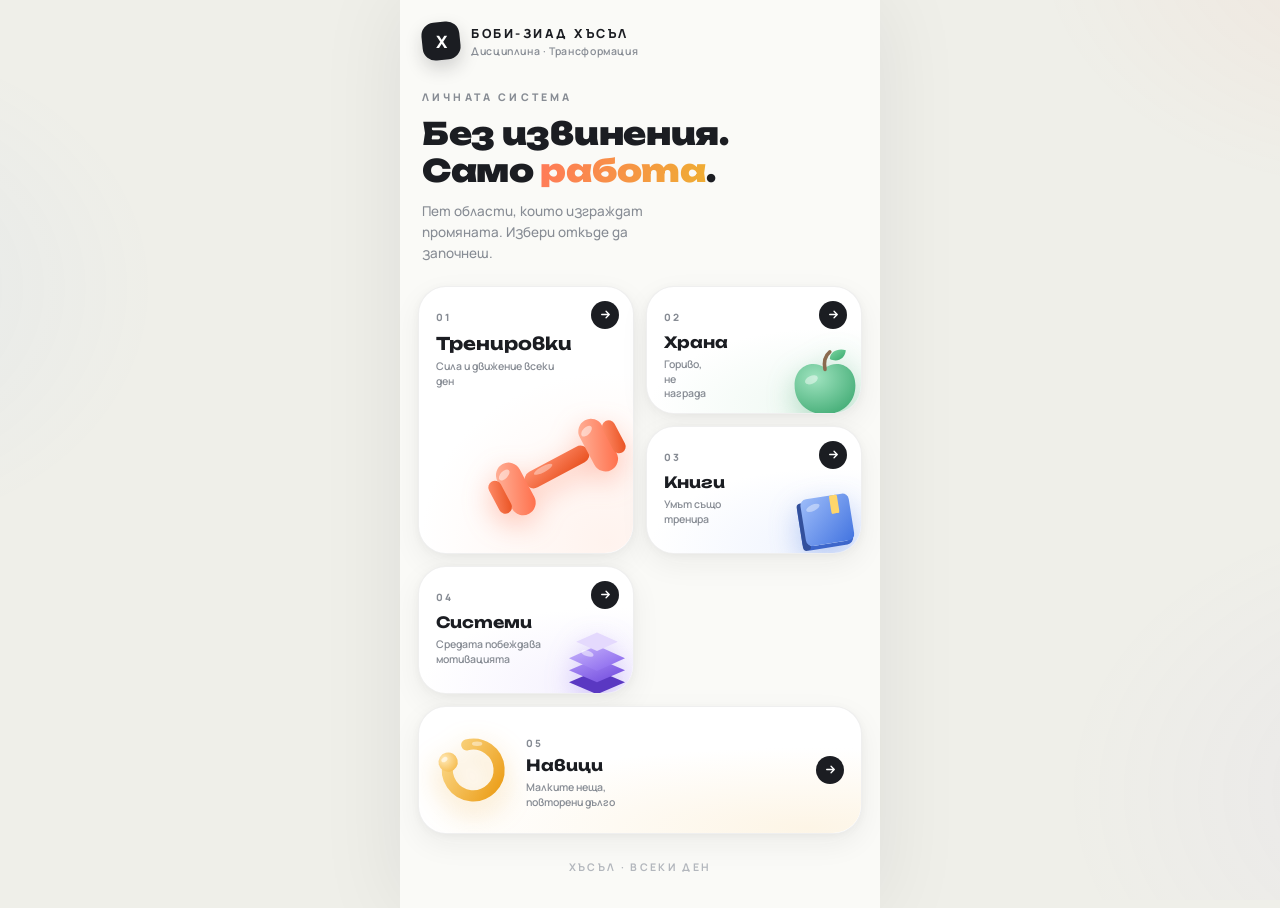
==== commit 78395c92: "Добави link-in-bio PWA (bio/): начален екран с 5 категории и навигация - Kinetic Editorial дизайн: с" ====
--- a/bio/index.html
+++ b/bio/index.html
@@ -2,564 +2,428 @@
 <html lang="bg">
 <head>
 <meta charset="utf-8" />
-<meta name="viewport" content="width=device-width,initial-scale=1,viewport-fit=cover,user-scalable=no" />
-<meta name="theme-color" content="#eef0f5" />
+<meta name="viewport" content="width=device-width,initial-scale=1,viewport-fit=cover" />
+<meta name="theme-color" content="#fafaf7" />
 <meta name="apple-mobile-web-app-capable" content="yes" />
 <meta name="apple-mobile-web-app-status-bar-style" content="default" />
-<meta name="description" content="Тренировки, храна, книги и системи — светът на Боби на едно място." />
-<title>ХЪСЪЛ</title>
-<link rel="preconnect" href="https://fonts.googleapis.com">
-<link rel="preconnect" href="https://fonts.gstatic.com" crossorigin>
-<link rel="stylesheet" href="https://fonts.googleapis.com/css2?family=Unbounded:wght@500;700;900&family=Manrope:wght@500;600;700;800&display=swap">
+<meta name="apple-mobile-web-app-title" content="ХЪСЪЛ" />
+<meta name="description" content="Боби-Зиад Хъсъл — тренировки, храна, книги, системи и навици. Дисциплина без извинения." />
+<link rel="manifest" href="manifest.webmanifest" />
+<link rel="icon" href="icons/icon.svg" type="image/svg+xml" />
+<link rel="apple-touch-icon" href="icons/icon-192.png" />
+<title>Боби-Зиад Хъсъл</title>
+<link rel="preconnect" href="https://fonts.googleapis.com" />
+<link rel="preconnect" href="https://fonts.gstatic.com" crossorigin />
+<link rel="stylesheet" href="https://fonts.googleapis.com/css2?family=Unbounded:wght@500;700;900&family=Manrope:wght@400;500;700;800&display=swap" />
 <style>
-:root{
-  --paper:#e8e9ed;
-  --white:#ffffff;
-  --ink:#1b1d22;
-  --muted:#7c8089;
-  --line:rgba(27,29,34,.1);
-
-  --coral:#ffa593;      --coral-ink:#c0442a;
-  --sage:#b7c9a3;       --sage-ink:#4f7a3e;
-  --sand:#ebc98c;       --sand-ink:#a9761b;
-  --lav:#b6aee8;        --lav-ink:#5648c4;
-
-  --accent:var(--coral);
-  --accent-ink:var(--coral-ink);
-
-  --strip:36px;
-  --gap:6px;
-  --rail:min(calc(100vw - 28px),520px);
-  --active:calc(var(--rail) - 3 * (var(--strip) + var(--gap)));
-
-  --display:'Unbounded',system-ui,sans-serif;
-  --body:'Manrope',-apple-system,'Segoe UI',sans-serif;
-}
-*{box-sizing:border-box;-webkit-tap-highlight-color:transparent;margin:0}
-html{background:var(--paper);overscroll-behavior:none}
-body{
-  font-family:var(--body);color:var(--ink);background:var(--paper);
-  min-height:100dvh;overflow:hidden;-webkit-font-smoothing:antialiased;
-}
-button{font:inherit;color:inherit;background:none;border:0;cursor:pointer;padding:0}
-button:focus-visible,a:focus-visible{outline:2.5px solid var(--accent-ink);outline-offset:3px;border-radius:8px}
-a{color:inherit}
-
-/* ─────────── сцена ─────────── */
-.stage{
-  position:fixed;inset:0;display:flex;flex-direction:column;
-  background:var(--paper);
-}
-.topbar{
-  display:flex;align-items:center;justify-content:space-between;
-  padding:max(16px,env(safe-area-inset-top)) 20px 14px;position:relative;z-index:6;
-}
-.brand{display:flex;align-items:center;gap:10px}
-.mark{
-  width:34px;height:34px;background:var(--ink);color:#fff;border-radius:11px;
-  display:grid;place-items:center;font-family:var(--display);font-weight:900;font-size:15px;
-}
-.wordmark{font-family:var(--display);font-weight:700;font-size:12px;letter-spacing:.22em}
-.top-tag{
-  font-size:10px;font-weight:800;letter-spacing:.14em;text-transform:uppercase;
-  color:var(--muted);border:1px solid var(--line);border-radius:999px;padding:8px 13px;
-}
-
-/* ── релсата ── */
-.rail{
-  flex:1;min-height:0;max-height:660px;
-  width:var(--rail);margin:auto;
-  display:flex;gap:var(--gap);
-}
-.panel{
-  flex:0 0 var(--strip);
-  position:relative;overflow:hidden;
-  border-radius:26px;background:var(--pc);
-  transition:flex-basis .62s cubic-bezier(.32,.72,.22,1);
-  will-change:flex-basis;
-  display:block;text-align:left;padding:0;
-  box-shadow:0 12px 30px -14px color-mix(in srgb,var(--pc) 85%,transparent);
-}
-.panel.on{flex-basis:var(--active)}
-
-/* тесните ленти: само цвят + изправено име */
-.panel .spine{
-  position:absolute;inset:0;display:grid;place-items:center;
-  writing-mode:vertical-rl;transform:rotate(180deg);
-  font-family:var(--display);font-weight:700;font-size:10px;letter-spacing:.26em;
-  text-transform:uppercase;color:color-mix(in srgb,var(--pi) 72%,transparent);
-  transition:opacity .3s ease;
-}
-.panel.on .spine{opacity:0;pointer-events:none}
-
-/* активното съдържание — фиксирана ширина, за да не се мачка при свиване */
-.panel .content{
-  position:absolute;left:0;top:0;height:100%;width:var(--active);
-  padding:22px 22px calc(20px + env(safe-area-inset-bottom));
-  display:flex;flex-direction:column;
-  opacity:0;transition:opacity .3s ease;pointer-events:none;
-}
-.panel.on .content{opacity:1;transition:opacity .5s ease .18s}
-.panel .num{
-  font-family:var(--display);font-weight:700;font-size:10px;letter-spacing:.2em;
-  color:color-mix(in srgb,var(--pi) 80%,transparent);
-}
-
-/* сцената на „продукта“: контурно име отзад, 3D обект отпред */
-.showcase{position:relative;flex:1;display:grid;place-items:center;min-height:0}
-.obj{position:relative;display:grid;place-items:center}
-.ghost-word{
-  position:absolute;left:50%;top:47%;translate:-50% -50%;
-  font-family:var(--display);font-weight:900;
-  font-size:clamp(46px,15.5vw,76px);line-height:.9;letter-spacing:.01em;
-  color:transparent;-webkit-text-stroke:1.5px rgba(255,255,255,.72);
-  white-space:nowrap;pointer-events:none;
-}
-.ghost-word.solid{-webkit-text-stroke:0;color:rgba(255,255,255,.34);top:47%}
-.hero-obj{
-  position:relative;font-size:clamp(76px,25vw,104px);font-style:normal;
-  filter:drop-shadow(0 22px 24px rgba(27,29,34,.24));
-  animation:bob 5.2s ease-in-out infinite;
-}
-.sat{position:absolute;font-style:normal;filter:drop-shadow(0 10px 14px rgba(27,29,34,.2));animation:bob 4.4s ease-in-out infinite}
-.sat.a{font-size:32px;left:-34px;top:-16px;animation-delay:-1.6s}
-.sat.b{font-size:27px;right:-30px;bottom:-6px;animation-delay:-3.1s}
-@keyframes bob{0%,100%{transform:translateY(0)}50%{transform:translateY(-11px)}}
-.panel.on .hero-obj{animation:heroIn .55s cubic-bezier(.2,.8,.2,1) .12s backwards,bob 5.2s ease-in-out infinite .67s}
-@keyframes heroIn{from{opacity:0;transform:translateY(26px) scale(.86)}to{opacity:1;transform:none}}
-
-.panel h2{
-  font-family:var(--display);font-weight:900;font-size:clamp(22px,6.6vw,28px);
-  line-height:1.02;letter-spacing:-.02em;color:var(--ink);text-wrap:balance;
-}
-.panel .desc{
-  color:color-mix(in srgb,var(--ink) 68%,var(--pc));
-  font-size:12.5px;line-height:1.5;margin-top:9px;font-weight:600;
-}
-.panel .go{
-  margin-top:16px;align-self:flex-start;
-  display:inline-flex;align-items:center;gap:8px;
-  background:var(--white);color:var(--ink);
-  font-weight:800;font-size:12.5px;border-radius:999px;padding:13px 20px;
-  box-shadow:0 8px 20px -8px rgba(27,29,34,.45);
-}
-
-/* ── долен ред ── */
-.footer{
-  display:flex;align-items:center;justify-content:space-between;
-  width:var(--rail);margin:0 auto;
-  padding:14px 4px calc(14px + env(safe-area-inset-bottom));
-}
-.dots{display:flex;gap:8px}
-.dots button{width:26px;height:26px;display:grid;place-items:center}
-.dots button::after{
-  content:"";width:6px;height:6px;border-radius:99px;background:rgba(27,29,34,.2);
-  transition:width .4s cubic-bezier(.32,.72,.22,1),background .4s;
-}
-.dots button.on::after{width:26px;background:var(--accent-ink)}
-.arrows{display:flex;gap:8px}
-.nav-arrow{
-  width:42px;height:42px;border-radius:50%;
-  background:var(--white);border:1px solid var(--line);
-  display:grid;place-items:center;font-size:19px;color:var(--ink);
-  box-shadow:0 6px 16px rgba(27,29,34,.09);
-  transition:transform .16s ease;
-}
-.nav-arrow:active{transform:scale(.88)}
-.nav-arrow.beckon{animation:beckon 2.1s ease-in-out infinite}
-@keyframes beckon{
-  0%,100%{transform:translateX(0);box-shadow:0 6px 16px rgba(27,29,34,.09)}
-  50%{transform:translateX(4px);box-shadow:0 6px 22px color-mix(in srgb,var(--accent-ink) 32%,transparent)}
-}
-
-/* ─────────── детайлни екрани ─────────── */
-.detail{
-  position:fixed;inset:0;z-index:80;background:var(--paper);
-  transform:translateY(101%);transition:transform .48s cubic-bezier(.22,.9,.24,1);
-  overflow-y:auto;overflow-x:hidden;-webkit-overflow-scrolling:touch;overscroll-behavior:contain;
-}
-.detail.open{transform:translateY(0)}
-.detail-inner{width:min(100%,560px);margin:0 auto;padding:0 20px calc(46px + env(safe-area-inset-bottom))}
-.detail-bar{
-  position:sticky;top:0;z-index:5;display:flex;align-items:center;gap:13px;
-  padding:max(14px,env(safe-area-inset-top)) 0 12px;
-  background:linear-gradient(color-mix(in srgb,var(--dc) 14%,var(--paper)) 62%,transparent);
-}
-.back{
-  width:44px;height:44px;border-radius:50%;flex:0 0 44px;
-  background:var(--white);border:1px solid var(--line);
-  display:grid;place-items:center;font-size:20px;
-  box-shadow:0 5px 14px rgba(20,22,28,.07);
-}
-.detail-bar small{font-weight:800;font-size:10px;letter-spacing:.2em;text-transform:uppercase;color:var(--di)}
-.detail-hero{padding:20px 0 8px;position:relative}
-.detail-hero .big{
-  font-family:var(--display);font-weight:900;
-  font-size:clamp(38px,11.5vw,60px);line-height:.98;letter-spacing:-.015em;text-wrap:balance;
-}
-.detail-hero .big em{font-style:normal;color:var(--di)}
-.detail-hero>p{color:var(--muted);font-size:14px;line-height:1.62;margin-top:14px;max-width:46ch;font-weight:600}
-.hero-emoji{
-  position:absolute;right:-4px;top:0;font-size:56px;transform:rotate(8deg);
-  filter:drop-shadow(0 12px 16px rgba(20,22,28,.16));animation:float 5s ease-in-out infinite;
-}
-.detail section{margin-top:26px}
-.sec-label{
-  font-weight:800;font-size:10px;letter-spacing:.2em;text-transform:uppercase;
-  color:var(--di);margin-bottom:12px;display:flex;align-items:center;gap:10px;
-}
-.sec-label::after{content:"";flex:1;height:1px;background:var(--line)}
-.rows{display:grid;gap:10px}
-.row{
-  background:var(--white);border:1px solid var(--line);border-radius:22px;padding:16px;
-  display:grid;grid-template-columns:46px 1fr auto;gap:13px;align-items:center;
-  box-shadow:0 5px 16px rgba(20,22,28,.045);
-}
-.row .ic{
-  width:46px;height:46px;border-radius:15px;display:grid;place-items:center;font-size:22px;
-  background:color-mix(in srgb,var(--dc) 17%,var(--white));
-}
-.row b{font-size:14.5px;letter-spacing:-.01em;display:block}
-.row span{display:block;color:var(--muted);font-size:12px;line-height:1.45;margin-top:4px;font-weight:600}
-.row .side{font-family:var(--display);font-weight:700;font-size:10px;color:var(--di);letter-spacing:.06em;white-space:nowrap}
-.wide{
-  background:linear-gradient(155deg,var(--white) 48%,color-mix(in srgb,var(--dc) 20%,var(--white)));
-  border:1px solid color-mix(in srgb,var(--dc) 22%,var(--line));
-  border-radius:24px;padding:20px;
-  box-shadow:0 14px 32px -14px color-mix(in srgb,var(--dc) 55%,transparent);
-}
-.wide h3{font-family:var(--display);font-weight:700;font-size:15px;line-height:1.28}
-.wide p{color:#4c515c;font-size:13px;line-height:1.62;margin-top:9px;font-weight:600}
-.pills{display:flex;flex-wrap:wrap;gap:8px;margin-top:14px}
-.pills span{
-  font-size:11px;font-weight:800;color:var(--di);background:var(--white);
-  border:1px solid color-mix(in srgb,var(--dc) 30%,var(--line));border-radius:999px;padding:7px 12px;
-}
-.book{
-  background:var(--white);border:1px solid var(--line);border-radius:24px;padding:18px;
-  box-shadow:0 5px 16px rgba(20,22,28,.045);
-}
-.book+.book{margin-top:10px}
-.book-top{display:flex;justify-content:space-between;gap:14px;align-items:start}
-.book h3{font-size:16px;letter-spacing:-.01em;line-height:1.2}
-.book .author{color:var(--muted);font-size:12px;margin-top:4px;display:block;font-weight:600}
-.stars{color:var(--di);font-size:13px;letter-spacing:2px;white-space:nowrap}
-.book blockquote{
-  margin:12px 0 0;padding:12px 14px;border-left:3px solid var(--dc);
-  background:color-mix(in srgb,var(--dc) 8%,var(--paper));border-radius:6px 14px 14px 6px;
-  font-size:13px;line-height:1.6;color:#3d434e;font-weight:600;
-}
-.status-pill{
-  display:inline-flex;align-items:center;gap:8px;margin-top:12px;
-  font-size:10px;font-weight:800;letter-spacing:.1em;text-transform:uppercase;
-  background:color-mix(in srgb,var(--dc) 15%,var(--white));color:var(--di);
-  border-radius:999px;padding:8px 13px;
-}
-.status-pill i{width:7px;height:7px;border-radius:50%;background:var(--dc);font-style:normal;animation:blip 1.7s ease-in-out infinite}
-@keyframes blip{0%,100%{opacity:.35}50%{opacity:1}}
-.thought{border-left:3px solid var(--dc);padding:4px 0 4px 16px;margin-top:16px}
-.thought p{font-size:14.5px;line-height:1.65;color:#3d434e;font-style:italic;font-weight:600}
-.thought small{display:block;margin-top:8px;color:var(--muted);font-weight:800;font-size:10px;letter-spacing:.14em;text-transform:uppercase}
-.soon{
-  margin-top:26px;border:1.5px dashed color-mix(in srgb,var(--dc) 45%,transparent);
-  border-radius:22px;padding:17px;display:flex;gap:13px;align-items:center;
-  background:color-mix(in srgb,var(--dc) 6%,var(--paper));
-}
-.soon .flash{font-size:24px}
-.soon b{font-size:13.5px;display:block}
-.soon span{color:var(--muted);font-size:12px;line-height:1.45;display:block;margin-top:3px;font-weight:600}
-.next-cat{
-  margin-top:14px;width:100%;background:var(--white);border:1px solid var(--line);border-radius:22px;
-  padding:17px;display:flex;align-items:center;justify-content:space-between;gap:12px;text-align:left;
-  box-shadow:0 5px 16px rgba(20,22,28,.045);
-}
-.next-cat small{display:block;color:var(--muted);font-size:10px;font-weight:800;letter-spacing:.16em;text-transform:uppercase}
-.next-cat b{display:block;font-family:var(--display);font-size:15px;margin-top:5px}
-.next-cat .arr{font-size:22px;color:var(--di)}
-.detail-footer{margin-top:34px;text-align:center;color:var(--muted);font-size:12px;font-weight:600}
-.detail-footer a{
-  display:inline-flex;align-items:center;gap:9px;margin-top:12px;
-  font-weight:800;font-size:13px;color:#fff;text-decoration:none;
-  background:var(--ink);border-radius:999px;padding:14px 22px;
-  box-shadow:0 10px 22px -8px rgba(20,22,28,.5);
-}
-
-@media (prefers-reduced-motion:reduce){
-  *,*::before,*::after{animation:none!important;transition-duration:.01s!important}
-}
-@media (min-width:700px){
-  .rail{--strip:44px;--gap:8px}
-}
+  :root{
+    --bg:#fafaf7; --card:#ffffff; --ink:#1b1d22; --muted:#878c94;
+    --line:rgba(27,29,34,.07);
+    --r:28px;
+    --shadow:0 10px 30px rgba(27,29,34,.06),0 2px 8px rgba(27,29,34,.04);
+    --ease:cubic-bezier(.22,.9,.26,1);
+    /* category accents — светли, ненатрапчиви */
+    --c1:#ff7a59; --t1:#fff3ee;
+    --c2:#3fb377; --t2:#edf8f1;
+    --c3:#5b8def; --t3:#eef3fe;
+    --c4:#9b7bf3; --t4:#f4f0fe;
+    --c5:#efad33; --t5:#fdf5e6;
+  }
+  *{box-sizing:border-box;-webkit-tap-highlight-color:transparent}
+  html{overscroll-behavior:none;background:var(--bg)}
+  body{
+    margin:0;min-height:100dvh;color:var(--ink);background:var(--bg);
+    font-family:"Manrope",-apple-system,BlinkMacSystemFont,"Segoe UI",sans-serif;
+    -webkit-font-smoothing:antialiased;overflow-x:hidden;
+  }
+  .display{font-family:"Unbounded","Manrope",sans-serif}
+  button{font:inherit;color:inherit;border:0;background:none;padding:0;cursor:pointer}
+
+  /* ---------- фонови washes — едва доловими ---------- */
+  .wash{position:fixed;inset:0;pointer-events:none;z-index:0;
+    background:
+      radial-gradient(560px 400px at 108% -6%, rgba(255,122,89,.07), transparent 62%),
+      radial-gradient(520px 420px at -12% 32%, rgba(91,141,239,.06), transparent 60%),
+      radial-gradient(600px 460px at 112% 88%, rgba(155,123,243,.06), transparent 62%);
+  }
+
+  /* ---------- loading ---------- */
+  #loader{position:fixed;inset:0;z-index:100;background:var(--bg);display:flex;flex-direction:column;
+    align-items:center;justify-content:center;gap:26px;transition:opacity .5s var(--ease),visibility .5s}
+  #loader.done{opacity:0;visibility:hidden}
+  .loader-eyebrow{font-size:11px;font-weight:800;letter-spacing:.34em;color:var(--muted);text-transform:uppercase;
+    opacity:0;animation:fadeUp .7s var(--ease) .15s forwards}
+  .loader-word{display:flex;overflow:hidden;font-size:clamp(34px,11vw,48px);font-weight:900;letter-spacing:0;line-height:1.12}
+  .loader-word span{display:inline-block;transform:translateY(110%);animation:reveal .8s var(--ease) forwards}
+  .loader-word span:nth-child(1){animation-delay:.05s}
+  .loader-word span:nth-child(2){animation-delay:.11s}
+  .loader-word span:nth-child(3){animation-delay:.17s}
+  .loader-word span:nth-child(4){animation-delay:.23s}
+  .loader-word span:nth-child(5){animation-delay:.29s}
+  @keyframes reveal{to{transform:translateY(0)}}
+  @keyframes fadeUp{from{opacity:0;transform:translateY(8px)}to{opacity:1;transform:none}}
+  .loader-dots{display:flex;gap:9px;opacity:0;animation:fadeUp .6s var(--ease) .4s forwards}
+  .loader-dots i{width:9px;height:9px;border-radius:50%;animation:pulse 1s ease-in-out infinite}
+  .loader-dots i:nth-child(1){background:var(--c1)}
+  .loader-dots i:nth-child(2){background:var(--c2);animation-delay:.12s}
+  .loader-dots i:nth-child(3){background:var(--c3);animation-delay:.24s}
+  .loader-dots i:nth-child(4){background:var(--c4);animation-delay:.36s}
+  .loader-dots i:nth-child(5){background:var(--c5);animation-delay:.48s}
+  @keyframes pulse{0%,100%{transform:translateY(0);opacity:.45}50%{transform:translateY(-6px);opacity:1}}
+
+  /* ---------- обвивка ---------- */
+  .app{position:relative;z-index:1;width:min(100%,480px);margin:0 auto;min-height:100dvh;
+    padding:max(20px,env(safe-area-inset-top)) 18px calc(34px + env(safe-area-inset-bottom))}
+
+  /* ---------- хедър ---------- */
+  .topbar{display:flex;align-items:center;gap:11px;padding:2px 4px 0}
+  .mark{width:38px;height:38px;border-radius:13px;background:var(--ink);display:grid;place-items:center;
+    transform:rotate(-6deg);box-shadow:0 8px 18px rgba(27,29,34,.18);flex:0 0 auto}
+  .mark b{color:#fff;font-size:17px;font-weight:900;transform:rotate(6deg)}
+  .brand-name{font-size:12.5px;font-weight:800;letter-spacing:.2em;text-transform:uppercase}
+  .brand-sub{font-size:10.5px;font-weight:600;letter-spacing:.06em;color:var(--muted);margin-top:2px}
+
+  /* ---------- херо ---------- */
+  .hero{padding:30px 4px 22px}
+  .hero .eyebrow{font-size:10.5px;font-weight:800;letter-spacing:.3em;text-transform:uppercase;color:var(--muted)}
+  .hero h1{margin:12px 0 0;font-size:clamp(24px,7.4vw,31px);font-weight:900;line-height:1.18;letter-spacing:-.01em}
+  .hero h1 em{font-style:normal;background:linear-gradient(100deg,var(--c1),var(--c5));
+    -webkit-background-clip:text;background-clip:text;-webkit-text-fill-color:transparent}
+  .hero p{margin:12px 0 0;color:var(--muted);font-size:13.5px;line-height:1.55;font-weight:500;max-width:30ch}
+
+  /* ---------- bento ---------- */
+  .bento{display:grid;grid-template-columns:1fr 1fr;grid-auto-rows:128px;gap:12px}
+  .tile{position:relative;overflow:hidden;text-align:left;background:var(--card);border-radius:var(--r);
+    border:1px solid var(--line);box-shadow:var(--shadow);padding:17px;
+    display:flex;flex-direction:column;justify-content:flex-start;
+    transition:transform .25s var(--ease),box-shadow .25s var(--ease)}
+  .tile:active{transform:scale(.965)}
+  .tile.tall{grid-row:span 2}
+  .tile.wide{grid-column:span 2;flex-direction:row;align-items:center;justify-content:flex-start;gap:16px}
+  .tile::before{content:"";position:absolute;inset:0;border-radius:inherit;pointer-events:none;
+    background:radial-gradient(150% 110% at 88% 96%, var(--tint) 0%, transparent 58%)}
+  .tile>span{position:relative;z-index:1}
+  .tile .num{font-size:10px;font-weight:800;letter-spacing:.18em;color:var(--muted)}
+  .tile h2{margin:7px 0 0;font-size:15.5px;font-weight:700;letter-spacing:0;position:relative;z-index:1}
+  .tile.tall h2{font-size:17.5px}
+  .tile small{display:block;margin-top:5px;font-size:10.5px;line-height:1.4;color:var(--muted);font-weight:600;position:relative;z-index:1;max-width:calc(100% - 46px)}
+  .tile.tall small{max-width:88%}
+  .tile .fig{position:absolute;right:-4px;bottom:-10px;width:80px;height:80px;pointer-events:none;
+    filter:drop-shadow(0 10px 14px var(--fig-shadow,rgba(27,29,34,.16)))}
+  .tile.tall .fig{width:148px;height:148px;right:2px;bottom:12px}
+  .tile.wide .fig{position:static;flex:0 0 74px;width:74px;height:74px}
+  .tile .go{position:absolute;right:14px;top:14px;width:28px;height:28px;border-radius:50%;
+    background:var(--ink);color:#fff;display:grid;place-items:center;z-index:1}
+  .tile .go svg{width:13px;height:13px}
+  .tile.wide .go{position:static;margin-left:auto;flex:0 0 28px}
+  .tile.wide .txt{position:relative;z-index:1}
+  .tile.wide h2{margin-top:4px}
+  /* фигурите дишат леко */
+  .fig{animation:float 5.2s ease-in-out infinite}
+  .tile:nth-child(2) .fig{animation-delay:-1.3s}
+  .tile:nth-child(3) .fig{animation-delay:-2.6s}
+  .tile:nth-child(4) .fig{animation-delay:-3.4s}
+  .tile:nth-child(5) .fig{animation-delay:-4.2s}
+  @keyframes float{0%,100%{transform:translateY(0) rotate(0)}50%{transform:translateY(-5px) rotate(-1.6deg)}}
+
+  /* вход на елементите */
+  .stag{opacity:0;transform:translateY(16px);transition:opacity .6s var(--ease),transform .6s var(--ease)}
+  body.ready .stag{opacity:1;transform:none}
+
+  .foot{margin-top:26px;text-align:center;color:#b3b7bd;font-size:10.5px;font-weight:700;letter-spacing:.22em;text-transform:uppercase}
+
+  /* ---------- екран на категория ---------- */
+  .screen{position:fixed;inset:0;z-index:60;background:var(--bg);overflow-y:auto;-webkit-overflow-scrolling:touch;
+    transform:translateY(4%);opacity:0;visibility:hidden;
+    transition:transform .45s var(--ease),opacity .4s var(--ease),visibility .45s}
+  .screen.open{transform:none;opacity:1;visibility:visible}
+  .screen-in{width:min(100%,480px);margin:0 auto;min-height:100dvh;position:relative;
+    padding:max(20px,env(safe-area-inset-top)) 22px calc(40px + env(safe-area-inset-bottom));
+    display:flex;flex-direction:column}
+  .screen-in::before{content:"";position:fixed;inset:0;pointer-events:none;
+    background:radial-gradient(120% 55% at 50% -8%, var(--tint) 0%, transparent 68%)}
+  .back{width:44px;height:44px;border-radius:50%;background:var(--card);border:1px solid var(--line);
+    box-shadow:var(--shadow);display:grid;place-items:center;position:relative;z-index:2;
+    transition:transform .2s var(--ease)}
+  .back:active{transform:scale(.9)}
+  .back svg{width:18px;height:18px}
+  .cat-head{position:relative;z-index:1;text-align:center;padding:6px 0 8px}
+  .cat-fig{width:min(52vw,208px);height:min(52vw,208px);margin:10px auto 4px;
+    filter:drop-shadow(0 22px 26px var(--fig-shadow,rgba(27,29,34,.18)));animation:float 5.6s ease-in-out infinite}
+  .cat-eyebrow{font-size:10.5px;font-weight:800;letter-spacing:.3em;text-transform:uppercase;color:var(--accent)}
+  .cat-head h1{margin:10px 0 0;font-size:clamp(25px,8vw,33px);font-weight:900;letter-spacing:0;line-height:1.1}
+  .cat-head p{margin:12px auto 0;color:var(--muted);font-size:13.5px;line-height:1.55;font-weight:500;max-width:32ch}
+  .soon{position:relative;z-index:1;margin:26px 0 0;background:var(--card);border:1px solid var(--line);
+    border-radius:var(--r);box-shadow:var(--shadow);padding:26px 22px;text-align:center}
+  .soon .pill{display:inline-flex;align-items:center;gap:7px;background:var(--tint);color:var(--accent);
+    font-size:10.5px;font-weight:800;letter-spacing:.14em;text-transform:uppercase;border-radius:999px;padding:8px 13px}
+  .soon .pill i{width:7px;height:7px;border-radius:50%;background:var(--accent);animation:blink 1.6s ease-in-out infinite}
+  @keyframes blink{0%,100%{opacity:.35}50%{opacity:1}}
+  .soon h3{margin:15px 0 0;font-size:19px;font-weight:900;letter-spacing:-.01em}
+  .soon p{margin:9px auto 0;color:var(--muted);font-size:13px;line-height:1.55;font-weight:500;max-width:30ch}
+  .soon .bar{height:5px;border-radius:99px;background:var(--tint);margin:20px auto 0;max-width:220px;overflow:hidden}
+  .soon .bar i{display:block;height:100%;width:34%;border-radius:99px;background:var(--accent);animation:slide 2.2s var(--ease) infinite}
+  @keyframes slide{0%{transform:translateX(-110%)}60%,100%{transform:translateX(660%)}}
+  .home-cta{margin:auto auto 0;padding-top:30px;position:relative;z-index:1}
+  .home-cta button{display:inline-flex;align-items:center;gap:9px;background:var(--ink);color:#fff;
+    border-radius:999px;padding:15px 24px;font-size:13px;font-weight:800;letter-spacing:.03em;
+    box-shadow:0 14px 28px rgba(27,29,34,.22);transition:transform .2s var(--ease)}
+  .home-cta button:active{transform:scale(.94)}
+  /* вход на съдържанието в екрана */
+  .screen .rise{opacity:0;transform:translateY(14px);transition:opacity .5s var(--ease),transform .5s var(--ease)}
+  .screen.open .rise{opacity:1;transform:none}
+  .screen.open .rise:nth-of-type(2){transition-delay:.06s}
+  .screen.open .soon{transition-delay:.12s}
+  .screen.open .home-cta{transition-delay:.18s}
+
+  @media (prefers-reduced-motion:reduce){
+    *,*::before,*::after{animation-duration:.01ms !important;animation-iteration-count:1 !important;transition-duration:.01ms !important}
+  }
+  @media(min-width:521px){
+    body{background:#efefe9}
+    .app{background:var(--bg);min-height:100dvh;box-shadow:0 0 80px rgba(27,29,34,.08)}
+  }
 </style>
 </head>
 <body>
-
-<div class="stage" id="stage">
-  <header class="topbar">
-    <div class="brand"><div class="mark">Х</div><div class="wordmark">ХЪСЪЛ</div></div>
-    <div class="top-tag">Светът на Боби</div>
+<div class="wash" aria-hidden="true"></div>
+
+<!-- loading -->
+<div id="loader" aria-hidden="true">
+  <div class="loader-eyebrow">Боби · Зиад</div>
+  <div class="loader-word display"><span>Х</span><span>Ъ</span><span>С</span><span>Ъ</span><span>Л</span></div>
+  <div class="loader-dots"><i></i><i></i><i></i><i></i><i></i></div>
+</div>
+
+<!-- clay фигури -->
+<svg width="0" height="0" style="position:absolute" aria-hidden="true">
+  <defs>
+    <!-- Тренировки: дъмбел -->
+    <linearGradient id="g1a" x1="0" y1="0" x2="1" y2="1">
+      <stop offset="0" stop-color="#ffb59d"/><stop offset="1" stop-color="#ff6a45"/>
+    </linearGradient>
+    <linearGradient id="g1b" x1="0" y1="0" x2="1" y2="1">
+      <stop offset="0" stop-color="#ff8d6b"/><stop offset="1" stop-color="#e8501f"/>
+    </linearGradient>
+    <symbol id="fig-trenirovki" viewBox="0 0 200 200">
+      <g transform="rotate(-28 100 100)">
+        <rect x="52" y="88" width="96" height="24" rx="12" fill="url(#g1b)"/>
+        <rect x="20" y="62" width="34" height="76" rx="17" fill="url(#g1a)"/>
+        <rect x="146" y="62" width="34" height="76" rx="17" fill="url(#g1a)"/>
+        <rect x="4" y="76" width="18" height="48" rx="9" fill="url(#g1b)"/>
+        <rect x="178" y="76" width="18" height="48" rx="9" fill="url(#g1b)"/>
+        <ellipse cx="32" cy="76" rx="9" ry="5" fill="#fff" opacity=".5" transform="rotate(-18 32 76)"/>
+        <ellipse cx="158" cy="76" rx="9" ry="5" fill="#fff" opacity=".5" transform="rotate(-18 158 76)"/>
+        <ellipse cx="82" cy="94" rx="14" ry="4" fill="#fff" opacity=".38"/>
+      </g>
+    </symbol>
+
+    <!-- Храна: ябълка -->
+    <radialGradient id="g2a" cx=".34" cy=".28" r="1">
+      <stop offset="0" stop-color="#9fe3bf"/><stop offset="1" stop-color="#2ea065"/>
+    </radialGradient>
+    <linearGradient id="g2b" x1="0" y1="0" x2="1" y2="1">
+      <stop offset="0" stop-color="#7ed6a4"/><stop offset="1" stop-color="#37a86b"/>
+    </linearGradient>
+    <symbol id="fig-hrana" viewBox="0 0 200 200">
+      <path d="M100 62 C130 40 176 56 176 106 C176 150 142 178 100 178 C58 178 24 150 24 106 C24 56 70 40 100 62 Z" fill="url(#g2a)"/>
+      <path d="M100 66 C96 46 100 32 112 22" fill="none" stroke="#8a6b4f" stroke-width="9" stroke-linecap="round"/>
+      <path d="M112 40 C112 22 132 12 152 18 C150 38 132 50 112 40 Z" fill="url(#g2b)"/>
+      <ellipse cx="66" cy="92" rx="17" ry="10" fill="#fff" opacity=".45" transform="rotate(-24 66 92)"/>
+    </symbol>
+
+    <!-- Книги: книга -->
+    <linearGradient id="g3a" x1="0" y1="0" x2="1" y2="1">
+      <stop offset="0" stop-color="#9dbcf9"/><stop offset="1" stop-color="#4374e0"/>
+    </linearGradient>
+    <linearGradient id="g3b" x1="0" y1="0" x2="0" y2="1">
+      <stop offset="0" stop-color="#6f9af3"/><stop offset="1" stop-color="#3b64c9"/>
+    </linearGradient>
+    <symbol id="fig-knigi" viewBox="0 0 200 200">
+      <g transform="rotate(-9 100 100)">
+        <rect x="36" y="42" width="128" height="120" rx="17" fill="url(#g3b)"/>
+        <rect x="36" y="42" width="20" height="120" rx="10" fill="#33509c"/>
+        <rect x="52" y="52" width="104" height="100" rx="10" fill="#fdfdf9"/>
+        <rect x="46" y="34" width="122" height="118" rx="16" fill="url(#g3a)"/>
+        <rect x="120" y="34" width="20" height="46" rx="4" fill="#ffd66b"/>
+        <path d="M120 80 L130 71 L140 80" fill="#ffd66b"/>
+        <ellipse cx="76" cy="58" rx="18" ry="8" fill="#fff" opacity=".4" transform="rotate(-16 76 58)"/>
+      </g>
+    </symbol>
+
+    <!-- Системи: слоеве -->
+    <linearGradient id="g4a" x1="0" y1="0" x2="1" y2="1">
+      <stop offset="0" stop-color="#c9b6fb"/><stop offset="1" stop-color="#8460ec"/>
+    </linearGradient>
+    <linearGradient id="g4b" x1="0" y1="0" x2="1" y2="1">
+      <stop offset="0" stop-color="#b096f7"/><stop offset="1" stop-color="#6f48dd"/>
+    </linearGradient>
+    <symbol id="fig-sistemi" viewBox="0 0 200 200">
+      <path d="M100 118 L170 148 L100 178 L30 148 Z" fill="#5a38c2"/>
+      <path d="M100 88 L170 118 L100 148 L30 118 Z" fill="url(#g4b)"/>
+      <path d="M100 56 L170 88 L100 120 L30 88 Z" fill="url(#g4a)"/>
+      <path d="M100 24 L152 47 L100 70 L48 47 Z" fill="#e4d9fd"/>
+      <ellipse cx="76" cy="76" rx="16" ry="7" fill="#fff" opacity=".5" transform="rotate(18 76 76)"/>
+    </symbol>
+
+    <!-- Навици: пръстен с топче -->
+    <linearGradient id="g5a" x1="0" y1="0" x2="1" y2="1">
+      <stop offset="0" stop-color="#fbd98b"/><stop offset="1" stop-color="#eb9c15"/>
+    </linearGradient>
+    <radialGradient id="g5b" cx=".35" cy=".3" r="1">
+      <stop offset="0" stop-color="#ffe9b8"/><stop offset="1" stop-color="#f2ae2e"/>
+    </radialGradient>
+    <symbol id="fig-navitsi" viewBox="0 0 200 200">
+      <g transform="rotate(-14 100 100)">
+        <path d="M100 30 A70 70 0 1 1 40 65" fill="none" stroke="url(#g5a)" stroke-width="30" stroke-linecap="round"/>
+        <circle cx="40" cy="63" r="26" fill="url(#g5b)"/>
+        <ellipse cx="32" cy="54" rx="9" ry="6" fill="#fff" opacity=".6" transform="rotate(-20 32 54)"/>
+        <ellipse cx="128" cy="34" rx="14" ry="6" fill="#fff" opacity=".45" transform="rotate(14 128 34)"/>
+      </g>
+    </symbol>
+    <symbol id="i-arrow" viewBox="0 0 24 24"><path d="M5 12h14M13 6l6 6-6 6" fill="none" stroke="currentColor" stroke-width="2.4" stroke-linecap="round" stroke-linejoin="round"/></symbol>
+    <symbol id="i-back" viewBox="0 0 24 24"><path d="M19 12H5M11 18l-6-6 6-6" fill="none" stroke="currentColor" stroke-width="2.4" stroke-linecap="round" stroke-linejoin="round"/></symbol>
+  </defs>
+</svg>
+
+<div class="app" id="home">
+  <header class="topbar stag">
+    <div class="mark"><b>Х</b></div>
+    <div>
+      <div class="brand-name">Боби-Зиад Хъсъл</div>
+      <div class="brand-sub">Дисциплина · Трансформация</div>
+    </div>
   </header>
 
-  <div class="rail" id="rail"></div>
-
-  <div class="footer">
-    <div class="dots" id="dots"></div>
-    <div class="arrows">
-      <button class="nav-arrow" id="prevBtn" aria-label="Предишна">&#8249;</button>
-      <button class="nav-arrow" id="nextBtn" aria-label="Следваща">&#8250;</button>
+  <section class="hero stag" style="transition-delay:.06s">
+    <div class="eyebrow">Личната система</div>
+    <h1 class="display">Без извинения.<br>Само <em>работа</em>.</h1>
+    <p>Пет области, които изграждат промяната. Избери откъде да започнеш.</p>
+  </section>
+
+  <nav class="bento" aria-label="Категории"></nav>
+
+  <div class="foot stag" style="transition-delay:.5s">Хъсъл · всеки ден</div>
+</div>
+
+<div class="screen" id="screen">
+  <div class="screen-in">
+    <button class="back" id="backBtn" aria-label="Назад"><svg><use href="#i-back"/></svg></button>
+    <div class="cat-head">
+      <svg class="cat-fig rise" id="catFig"><use id="catUse" href="#fig-trenirovki"/></svg>
+      <div class="rise">
+        <div class="cat-eyebrow" id="catEyebrow">01 · Област</div>
+        <h1 class="display" id="catTitle">Тренировки</h1>
+        <p id="catDesc"></p>
+      </div>
+    </div>
+    <div class="soon rise">
+      <span class="pill"><i></i>В процес на изграждане</span>
+      <h3>Съдържанието идва скоро</h3>
+      <p id="catSoon">Работя по него в момента. Следи профила — тук ще се появи първо.</p>
+      <div class="bar"><i></i></div>
+    </div>
+    <div class="home-cta rise">
+      <button id="homeBtn"><svg width="15" height="15"><use href="#i-back"/></svg>Обратно към началото</button>
     </div>
   </div>
 </div>
 
-<!-- ТРЕНИРОВКИ -->
-<section class="detail" id="d-workout" style="--dc:var(--coral);--di:var(--coral-ink)" aria-label="Тренировки">
-  <div class="detail-inner">
-    <div class="detail-bar"><button class="back" data-back aria-label="Назад">&#8592;</button><small>Движение</small></div>
-    <div class="detail-hero">
-      <span class="hero-emoji">&#127947;&#65039;</span>
-      <h1 class="big">Тялото е<br><em>инструментът.</em></h1>
-      <p>Тренирам 4 пъти седмично по 45 минути. Без магия, без екстремни програми — техника преди тежест и прогресия, която се трупа седмица след седмица.</p>
-    </div>
-    <section>
-      <div class="sec-label">Седмичният сплит</div>
-      <div class="rows">
-        <div class="row"><div class="ic">&#128293;</div><div><b>Понеделник — Долна част</b><span>Крака, седалище, core. Основата на всичко.</span></div><div class="side">45 МИН</div></div>
-        <div class="row"><div class="ic">&#128170;</div><div><b>Сряда — Горна част · бутане</b><span>Гърди, рамене, трицепс.</span></div><div class="side">45 МИН</div></div>
-        <div class="row"><div class="ic">&#129522;</div><div><b>Петък — Горна част · дърпане</b><span>Гръб, бицепс, задно рамо.</span></div><div class="side">45 МИН</div></div>
-        <div class="row"><div class="ic">&#9889;</div><div><b>Неделя — Цяло тяло</b><span>Комбинирани движения + кондиция.</span></div><div class="side">45 МИН</div></div>
-      </div>
-    </section>
-    <section>
-      <div class="sec-label">Моите правила</div>
-      <div class="wide">
-        <h3>Техниката винаги печели.</h3>
-        <p>По-добре чиста серия с по-малко килограми, отколкото его с лоша форма. Прогресията идва от постоянство — +1 серия или +2.5 кг, когато тялото е готово.</p>
-        <div class="pills"><span>Загрявка винаги</span><span>Прогресивно натоварване</span><span>Сън = възстановяване</span></div>
-      </div>
-    </section>
-    <div class="soon"><div class="flash">&#128203;</div><div><b>Пълният тренировъчен план — скоро тук.</b><span>Упражнения, серии, повторения и видео на техниката.</span></div></div>
-    <button class="next-cat" data-next="food"><div><small>Следващо</small><b>Гориво &#8594; храната</b></div><span class="arr">&#8594;</span></button>
-    <div class="detail-footer">Имаш въпрос за тренировките?<br><a href="https://instagram.com/" target="_blank" rel="noopener">Пиши ми в Instagram &#8599;</a></div>
-  </div>
-</section>
-
-<!-- ХРАНА -->
-<section class="detail" id="d-food" style="--dc:var(--sage);--di:var(--sage-ink)" aria-label="Храна">
-  <div class="detail-inner">
-    <div class="detail-bar"><button class="back" data-back aria-label="Назад">&#8592;</button><small>Гориво</small></div>
-    <div class="detail-hero">
-      <span class="hero-emoji">&#129385;</span>
-      <h1 class="big">Яж по план.<br><em>Живей свободно.</em></h1>
-      <p>Не броя натрапчиво калории и нямам „забранени“ храни. Имам система: протеин във всяко хранене, истинска храна и 80/20 баланс, който издържа с години, а не 2 седмици.</p>
-    </div>
-    <section>
-      <div class="sec-label">Примерен ден</div>
-      <div class="rows">
-        <div class="row"><div class="ic">&#127859;</div><div><b>Закуска</b><span>Яйца, овесени ядки, плод. Протеин от първото хранене.</span></div><div class="side">08:00</div></div>
-        <div class="row"><div class="ic">&#127831;</div><div><b>Обяд</b><span>Месо или риба + ориз/картофи + салата.</span></div><div class="side">13:00</div></div>
-        <div class="row"><div class="ic">&#129367;</div><div><b>Вечеря</b><span>По-леко: протеин + зеленчуци. Готвим вкъщи.</span></div><div class="side">19:30</div></div>
-      </div>
-    </section>
-    <section>
-      <div class="sec-label">Принципите ми</div>
-      <div class="wide">
-        <h3>Кухнята решава повече от залата.</h3>
-        <p>Пазарувам по списък, готвя за 2 дни напред и никога не оставям гладът да взима решенията вместо мен. Еър фрайърът и мултикукърът вършат половината работа.</p>
-        <div class="pills"><span>Протеин всяко хранене</span><span>80/20 правило</span><span>Meal prep в неделя</span><span>Вода преди всичко</span></div>
-      </div>
-    </section>
-    <div class="soon"><div class="flash">&#129534;</div><div><b>Пълният хранителен план — скоро тук.</b><span>Рецепти с грамажи, седмично меню и списък за пазаруване.</span></div></div>
-    <button class="next-cat" data-next="books"><div><small>Следващо</small><b>Умът &#8594; книгите</b></div><span class="arr">&#8594;</span></button>
-    <div class="detail-footer">Искаш рецептите ми?<br><a href="https://instagram.com/" target="_blank" rel="noopener">Пиши ми в Instagram &#8599;</a></div>
-  </div>
-</section>
-
-<!-- КНИГИ -->
-<section class="detail" id="d-books" style="--dc:var(--sand);--di:var(--sand-ink)" aria-label="Книги">
-  <div class="detail-inner">
-    <div class="detail-bar"><button class="back" data-back aria-label="Назад">&#8592;</button><small>Умът</small></div>
-    <div class="detail-hero">
-      <span class="hero-emoji">&#128218;</span>
-      <h1 class="big">Четеш —<br><em>ставаш друг.</em></h1>
-      <p>Тук оставям книгите, които реално са ми повлияли, с честното ми мнение. Не резюмета от интернет — какво промених в живота си след всяка от тях.</p>
-    </div>
-    <section>
-      <div class="sec-label">Прочетени + мнение</div>
-      <article class="book">
-        <div class="book-top"><div><h3>Атомни навици</h3><span class="author">Джеймс Клиър</span></div><span class="stars">&#9733;&#9733;&#9733;&#9733;&#9733;</span></div>
-        <blockquote>Книгата, която ме научи, че не се издигаш до нивото на целите си — падаш до нивото на системите си. Оттук тръгна всичко.</blockquote>
-      </article>
-      <article class="book">
-        <div class="book-top"><div><h3>Дълбока работа</h3><span class="author">Кал Нюпорт</span></div><span class="stars">&#9733;&#9733;&#9733;&#9733;&#9734;</span></div>
-        <blockquote>След нея изключих известията и си върнах по 2 часа фокус на ден. Не е лека за четене, но си струва всяка страница.</blockquote>
-      </article>
-      <article class="book">
-        <div class="book-top"><div><h3>Не можеш да ме нараниш</h3><span class="author">Дейвид Гогинс</span></div><span class="stars">&#9733;&#9733;&#9733;&#9733;&#9733;</span></div>
-        <blockquote>Когато ми се отказва на тренировка, чувам Гогинс. Правилото за 40% — когато мислиш, че си свършил, си използвал едва 40%.</blockquote>
-      </article>
-      <div class="status-pill"><i></i> В момента чета: следва обявяване</div>
-    </section>
-    <div class="soon"><div class="flash">&#9997;&#65039;</div><div><b>Пълни ревюта — скоро тук.</b><span>Какво взех от всяка книга + за кого е и за кого не е.</span></div></div>
-    <button class="next-cat" data-next="systems"><div><small>Следващо</small><b>Системата &#8594; навиците</b></div><span class="arr">&#8594;</span></button>
-    <div class="detail-footer">Препоръчай ми книга!<br><a href="https://instagram.com/" target="_blank" rel="noopener">Пиши ми в Instagram &#8599;</a></div>
-  </div>
-</section>
-
-<!-- НАВИЦИ И СИСТЕМИ -->
-<section class="detail" id="d-systems" style="--dc:var(--lav);--di:var(--lav-ink)" aria-label="Навици и системи">
-  <div class="detail-inner">
-    <div class="detail-bar"><button class="back" data-back aria-label="Назад">&#8592;</button><small>Системата</small></div>
-    <div class="detail-hero">
-      <span class="hero-emoji">&#129517;</span>
-      <h1 class="big">Мотивацията свършва.<br><em>Системата — не.</em></h1>
-      <p>Това е най-личната секция. Навиците, които реално ползвам всеки ден, нещата, през които минавам, и мислите ми на глас — без филтър.</p>
-    </div>
-    <section>
-      <div class="sec-label">Системите, които ме държат</div>
-      <div class="rows">
-        <div class="row"><div class="ic">&#127749;</div><div><b>Сутрешна рутина</b><span>Ставане по едно и също време, вода, движение преди телефона.</span></div><div class="side">ВСЕКИ ДЕН</div></div>
-        <div class="row"><div class="ic">&#128197;</div><div><b>Неделно планиране</b><span>30 минути: преглед на седмицата, план за следващата, meal prep.</span></div><div class="side">НЕДЕЛЯ</div></div>
-        <div class="row"><div class="ic">&#9201;&#65039;</div><div><b>Правилото на 2-те минути</b><span>Ако отнема под 2 минути — правя го веднага. Без списък „за после“.</span></div><div class="side">ВИНАГИ</div></div>
-        <div class="row"><div class="ic">&#128245;</div><div><b>Телефон извън спалнята</b><span>Най-подцененият ъпгрейд на съня, който съм правил.</span></div><div class="side">ВЕЧЕР</div></div>
-      </div>
-    </section>
-    <section>
-      <div class="sec-label">Мисли на глас</div>
-      <div class="thought"><p>„Дисциплината не е наказание. Дисциплината е най-искрената форма на самоуважение.“</p><small>Боби · лична бележка</small></div>
-      <div class="thought"><p>„Никой не вижда неделите, в които планирам. Всички виждат резултата в петък.“</p><small>Боби · лична бележка</small></div>
-    </section>
-    <div class="soon"><div class="flash">&#129504;</div><div><b>Още системи и лични истории — скоро.</b><span>През какво минавам, какво работи и какво провалих.</span></div></div>
-    <button class="next-cat" data-next="workout"><div><small>Следващо</small><b>Обратно към тялото</b></div><span class="arr">&#8594;</span></button>
-    <div class="detail-footer">Разкажи ми твоята система!<br><a href="https://instagram.com/" target="_blank" rel="noopener">Пиши ми в Instagram &#8599;</a></div>
-  </div>
-</section>
-
 <script>
-(function(){
-  "use strict";
-
-  var CATS = [
-    {id:"workout", word:"Движение", pc:"var(--coral)", pi:"var(--coral-ink)",
-     hero:"🏋️", sats:["🔥","💪"], ghost:"СИЛА", title:"Тренировки",
-     desc:"4 сесии седмично · 45 минути. Техника преди тежест."},
-    {id:"food", word:"Гориво", pc:"var(--sage)", pi:"var(--sage-ink)",
-     hero:"🥩", sats:["🍳","🥗"], ghost:"ХРАНА", title:"Храна",
-     desc:"Система вместо диета. Протеин, истинска храна, 80/20."},
-    {id:"books", word:"Умът", pc:"var(--sand)", pi:"var(--sand-ink)",
-     hero:"📚", sats:["📖","✍️"], ghost:"КНИГИ", title:"Книги",
-     desc:"Какво чета, честното ми мнение и какво промених след всяка."},
-    {id:"systems", word:"Системата", pc:"var(--lav)", pi:"var(--lav-ink)",
-     hero:"🧭", sats:["🌅","⚙️"], ghost:"НАВИК", title:"Навици и системи",
-     desc:"Рутините, които ме държат, и мислите ми на глас."}
-  ];
-  var N = CATS.length;
-
-  var root = document.documentElement;
-  var rail = document.getElementById("rail");
-  var dotsWrap = document.getElementById("dots");
-  var active = 0;
-
-  var panels = CATS.map(function(cat, i){
-    var el = document.createElement("button");
-    el.className = "panel";
-    el.style.setProperty("--pc", cat.pc);
-    el.style.setProperty("--pi", cat.pi);
-    el.setAttribute("aria-label", cat.title);
-    el.innerHTML =
-      '<span class="spine">' + cat.word + '</span>' +
-      '<span class="content">' +
-        '<span class="num">0' + (i+1) + ' / 0' + N + '</span>' +
-        '<span class="showcase">' +
-          '<span class="ghost-word">' + cat.ghost + '</span>' +
-          '<span class="ghost-word solid">' + cat.ghost + '</span>' +
-          '<span class="obj">' +
-            '<i class="hero-obj">' + cat.hero + '</i>' +
-            '<i class="sat a">' + cat.sats[0] + '</i>' +
-            '<i class="sat b">' + cat.sats[1] + '</i>' +
-          '</span>' +
-        '</span>' +
-        '<span><h2>' + cat.title + '</h2>' +
-        '<span class="desc">' + cat.desc + '</span><br>' +
-        '<span class="go">Разгледай →</span></span>' +
-      '</span>';
-    rail.appendChild(el);
-    el.addEventListener("click", function(){
-      if (i === active) openDetail(cat.id); else select(i);
-    });
-    return el;
-  });
-
-  var dots = CATS.map(function(cat, i){
-    var d = document.createElement("button");
-    d.setAttribute("aria-label", cat.title);
-    d.addEventListener("click", function(){ select(i); });
-    dotsWrap.appendChild(d);
-    return d;
-  });
-
-  function mod(n, m){ return ((n % m) + m) % m; }
-
-  function select(i, userAction){
-    active = mod(i, N);
-    var cat = CATS[active];
-    root.style.setProperty("--accent", cat.pc);
-    root.style.setProperty("--accent-ink", cat.pi);
-    panels.forEach(function(p, k){
-      p.classList.toggle("on", k === active);
-      /* активният е трети по ред — две ленти отляво, една отдясно */
-      p.style.order = String(mod(k - active + 2, N));
-    });
-    dots.forEach(function(d, k){ d.classList.toggle("on", k === active); });
-    if (userAction !== false) nextBtn.classList.remove("beckon");
-  }
-  function step(dir){ select(active + dir); }
-
-  var nextBtn = document.getElementById("nextBtn");
-  document.getElementById("prevBtn").addEventListener("click", function(){ step(-1); });
-  nextBtn.addEventListener("click", function(){ step(1); });
-
-  /* плъзгане: една категория на замах, без инерционно въртене */
-  var x0 = 0, y0 = 0, tracking = false, moved = 0;
-  rail.addEventListener("pointerdown", function(e){
-    tracking = true; x0 = e.clientX; y0 = e.clientY; moved = 0;
-  });
-  addEventListener("pointermove", function(e){
-    if (!tracking) return;
-    moved = Math.max(moved, Math.abs(e.clientX - x0));
-  });
-  addEventListener("pointerup", function(e){
-    if (!tracking) return;
-    tracking = false;
-    var dx = e.clientX - x0, dy = e.clientY - y0;
-    if (Math.abs(dx) > 45 && Math.abs(dx) > Math.abs(dy)) step(dx < 0 ? 1 : -1);
-  });
-
-  addEventListener("keydown", function(e){
-    if (document.querySelector(".detail.open")) return;
-    if (e.key === "ArrowRight") step(1);
-    if (e.key === "ArrowLeft")  step(-1);
-    if (e.key === "Enter")      openDetail(CATS[active].id);
-  });
-
-  function openDetail(id){
-    var el = document.getElementById("d-" + id);
-    if (!el) return;
-    document.querySelectorAll(".detail.open").forEach(function(o){ o.classList.remove("open"); });
-    el.scrollTop = 0;
-    el.classList.add("open");
-    var i = CATS.findIndex(function(c){ return c.id === id; });
-    if (i !== active) select(i);
-  }
-  document.querySelectorAll("[data-back]").forEach(function(b){
-    b.addEventListener("click", function(){ b.closest(".detail").classList.remove("open"); });
-  });
-  document.querySelectorAll("[data-next]").forEach(function(b){
-    b.addEventListener("click", function(){ openDetail(b.getAttribute("data-next")); });
-  });
-
-  select(0, false);
-  nextBtn.classList.add("beckon");
-})();
+const CATS = [
+  {slug:"trenirovki", name:"Тренировки", tag:"Сила и движение всеки ден", num:"01",
+   accent:"var(--c1)", tint:"var(--t1)", shadow:"rgba(255,106,69,.35)", cls:"tall",
+   desc:"Програми, техника и принципите, с които тялото се променя — без магии, с постоянство.",
+   soon:"Подготвям тренировъчните програми и разбивки. Скоро са тук."},
+  {slug:"hrana", name:"Храна", tag:"Гориво, не награда", num:"02",
+   accent:"var(--c2)", tint:"var(--t2)", shadow:"rgba(46,160,101,.32)", cls:"",
+   desc:"Как да ядеш просто, вкусно и по план — храненето, което поддържа трансформацията.",
+   soon:"Хранителните планове и рецепти се подреждат. Идват скоро."},
+  {slug:"knigi", name:"Книги", tag:"Умът също тренира", num:"03",
+   accent:"var(--c3)", tint:"var(--t3)", shadow:"rgba(67,116,224,.32)", cls:"",
+   desc:"Книгите, които изградиха начина ми на мислене — с най-важното от всяка.",
+   soon:"Списъкът с книги и изводите от тях се пишат в момента."},
+  {slug:"sistemi", name:"Системи", tag:"Средата побеждава мотивацията", num:"04",
+   accent:"var(--c4)", tint:"var(--t4)", shadow:"rgba(132,96,236,.32)", cls:"",
+   desc:"Процесите и структурата, които правят дисциплината автоматична — ден след ден.",
+   soon:"Разписвам системите, които реално ползвам. Още малко търпение."},
+  {slug:"navitsi", name:"Навици", tag:"Малките неща, повторени дълго", num:"05",
+   accent:"var(--c5)", tint:"var(--t5)", shadow:"rgba(235,156,21,.35)", cls:"wide",
+   desc:"Навиците, които държат всичко останало — как се изграждат и как не се изпускат.",
+   soon:"Наръчникът по навици е в процес на писане. Скоро е тук."}
+];
+
+const bento = document.querySelector(".bento");
+bento.innerHTML = CATS.map((c,i)=>`
+  <button class="tile stag ${c.cls}" data-slug="${c.slug}"
+    style="--tint:${c.tint};--fig-shadow:${c.shadow};transition-delay:${.12+i*.07}s">
+    ${c.cls==="wide" ? `
+      <svg class="fig"><use href="#fig-${c.slug}"/></svg>
+      <span class="txt"><span class="num">${c.num}</span><h2 class="display">${c.name}</h2><small>${c.tag}</small></span>
+      <span class="go"><svg><use href="#i-arrow"/></svg></span>
+    ` : `
+      <span><span class="num">${c.num}</span><h2 class="display">${c.name}</h2><small>${c.tag}</small></span>
+      <svg class="fig"><use href="#fig-${c.slug}"/></svg>
+      <span class="go"><svg><use href="#i-arrow"/></svg></span>
+    `}
+  </button>`).join("");
+
+const screen = document.getElementById("screen");
+const el = id => document.getElementById(id);
+
+function openCat(slug, push=true){
+  const c = CATS.find(x=>x.slug===slug);
+  if(!c) return;
+  screen.style.setProperty("--tint", c.tint);
+  screen.style.setProperty("--accent", c.accent);
+  screen.style.setProperty("--fig-shadow", c.shadow);
+  el("catUse").setAttribute("href", "#fig-"+c.slug);
+  el("catEyebrow").textContent = c.num+" · Област";
+  el("catTitle").textContent = c.name;
+  el("catDesc").textContent = c.desc;
+  el("catSoon").textContent = c.soon;
+  screen.scrollTop = 0;
+  requestAnimationFrame(()=>screen.classList.add("open"));
+  if(push && location.hash !== "#/"+slug) history.pushState(null,"","#/"+slug);
+  document.title = c.name+" · Боби-Зиад Хъсъл";
+}
+function closeCat(push=true){
+  screen.classList.remove("open");
+  if(push && location.hash) history.pushState(null,"",location.pathname);
+  document.title = "Боби-Зиад Хъсъл";
+}
+bento.addEventListener("click", e=>{
+  const t = e.target.closest(".tile");
+  if(t) openCat(t.dataset.slug);
+});
+el("backBtn").addEventListener("click", ()=>closeCat());
+el("homeBtn").addEventListener("click", ()=>closeCat());
+window.addEventListener("popstate", ()=>{
+  const m = location.hash.match(/^#\/(.+)$/);
+  m ? openCat(m[1], false) : closeCat(false);
+});
+
+/* loading */
+const MIN = 1300;
+const t0 = performance.now();
+function ready(){
+  const wait = Math.max(0, MIN - (performance.now()-t0));
+  setTimeout(()=>{
+    document.getElementById("loader").classList.add("done");
+    document.body.classList.add("ready");
+  }, wait);
+}
+(document.fonts && document.fonts.ready ? document.fonts.ready : Promise.resolve())
+  .then(ready).catch(ready);
+setTimeout(ready, 2600); /* предпазна мрежа при бавни шрифтове */
+
+/* директен линк към категория */
+const m = location.hash.match(/^#\/(.+)$/);
+if(m) openCat(m[1], false);
+
+if("serviceWorker" in navigator){
+  addEventListener("load", ()=>navigator.serviceWorker.register("sw.js"));
+}
 </script>
 </body>
 </html>
